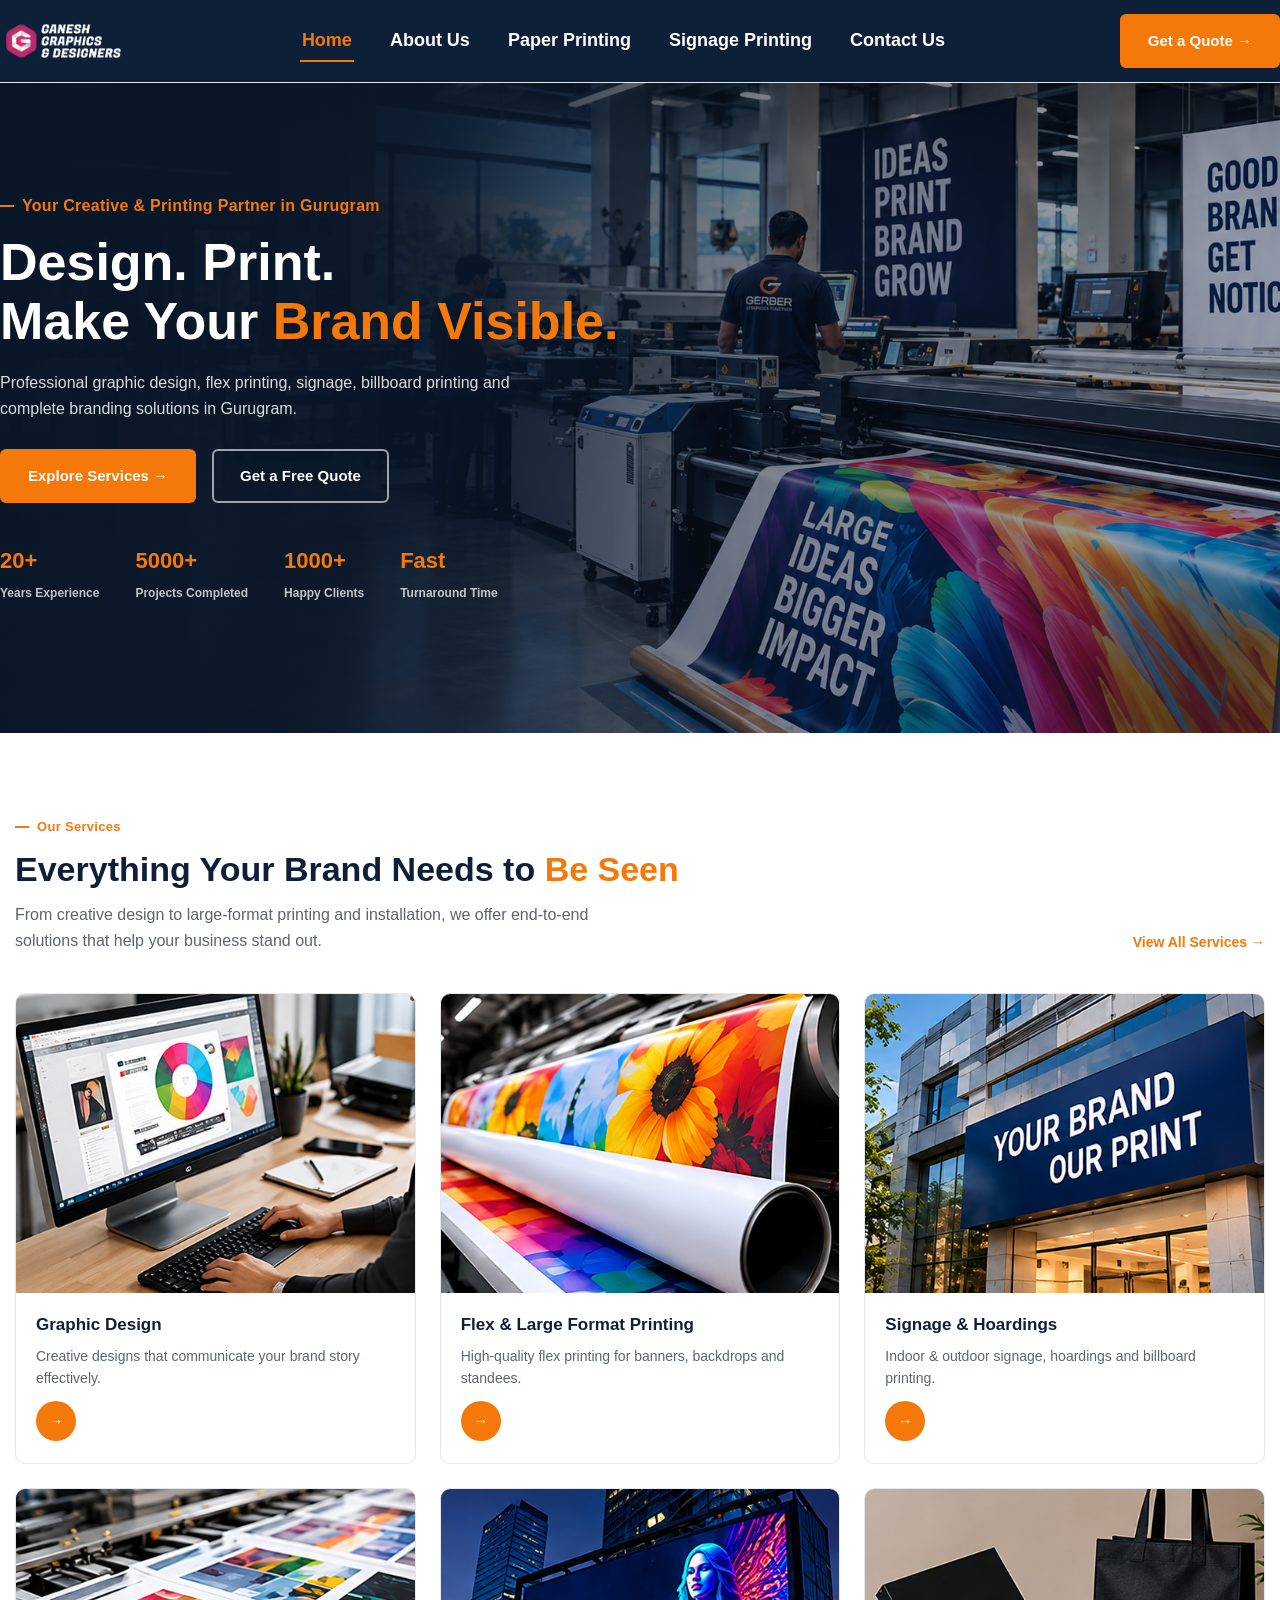
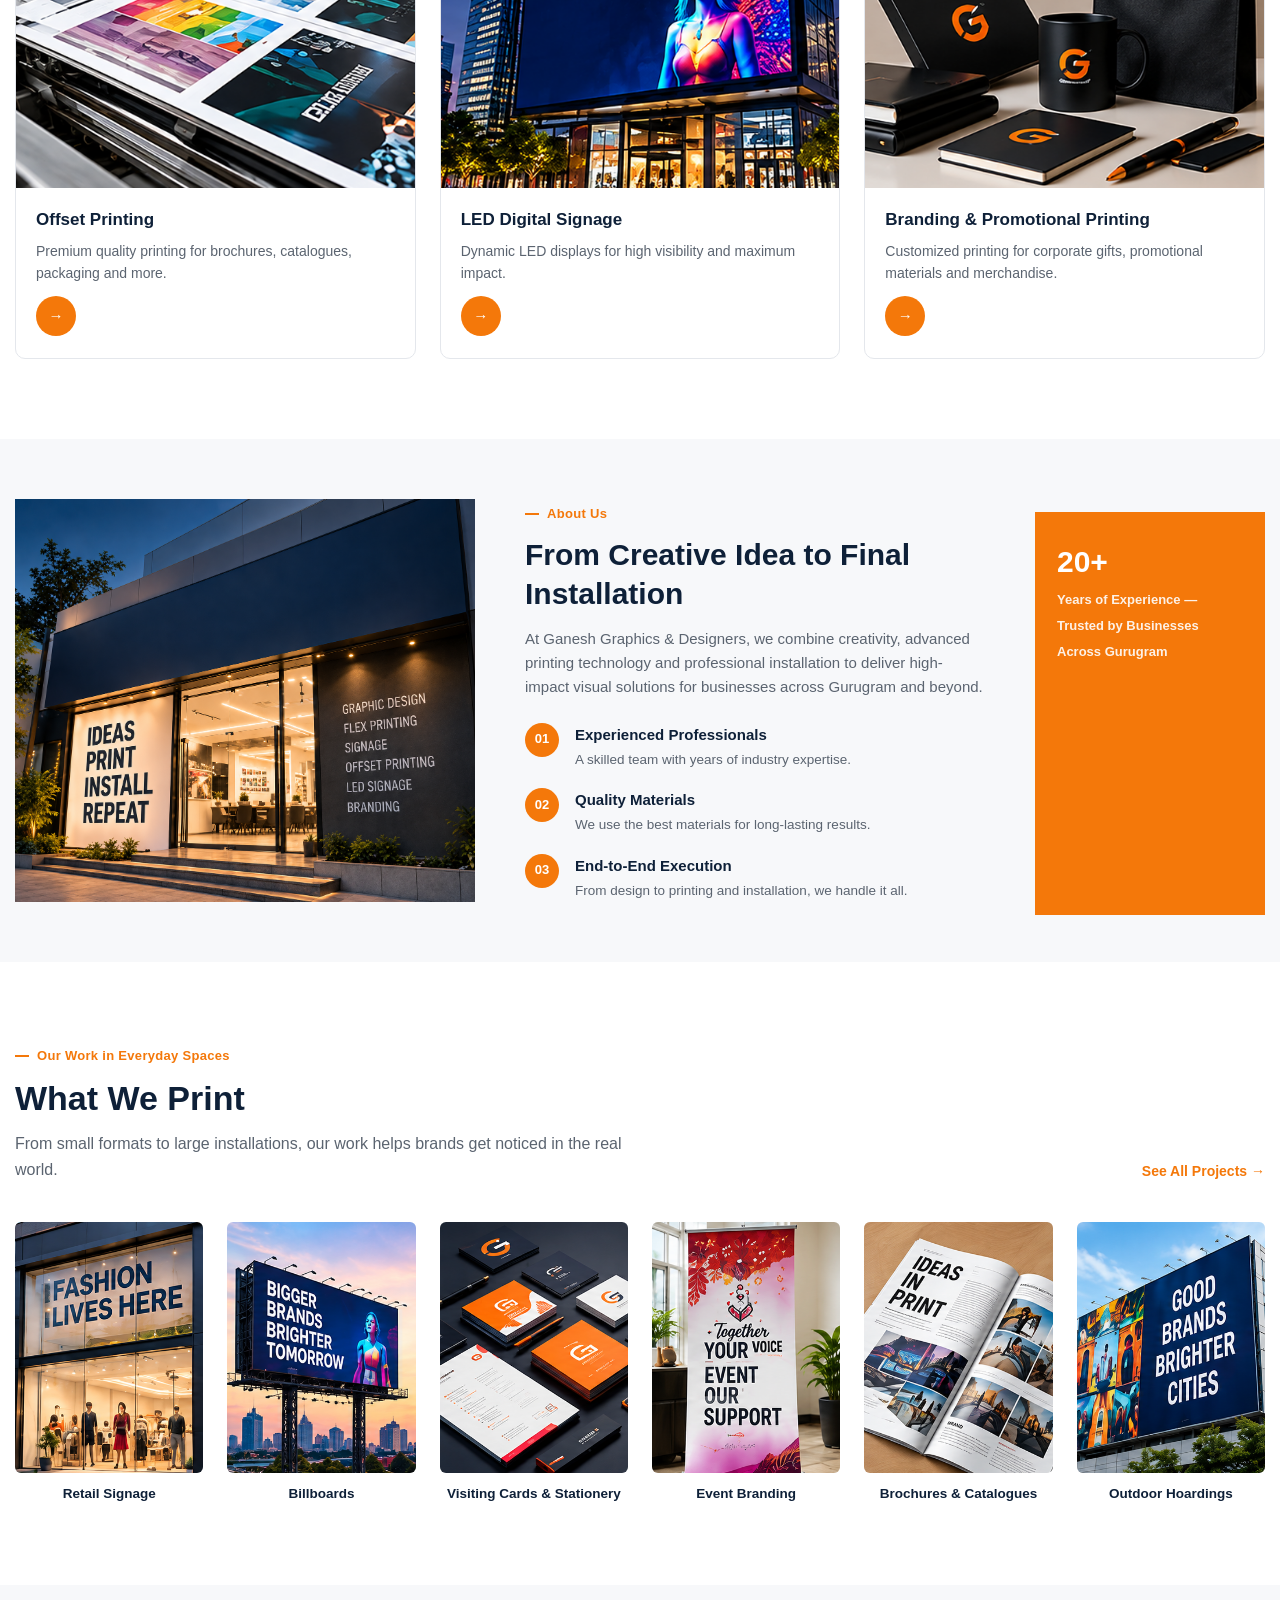
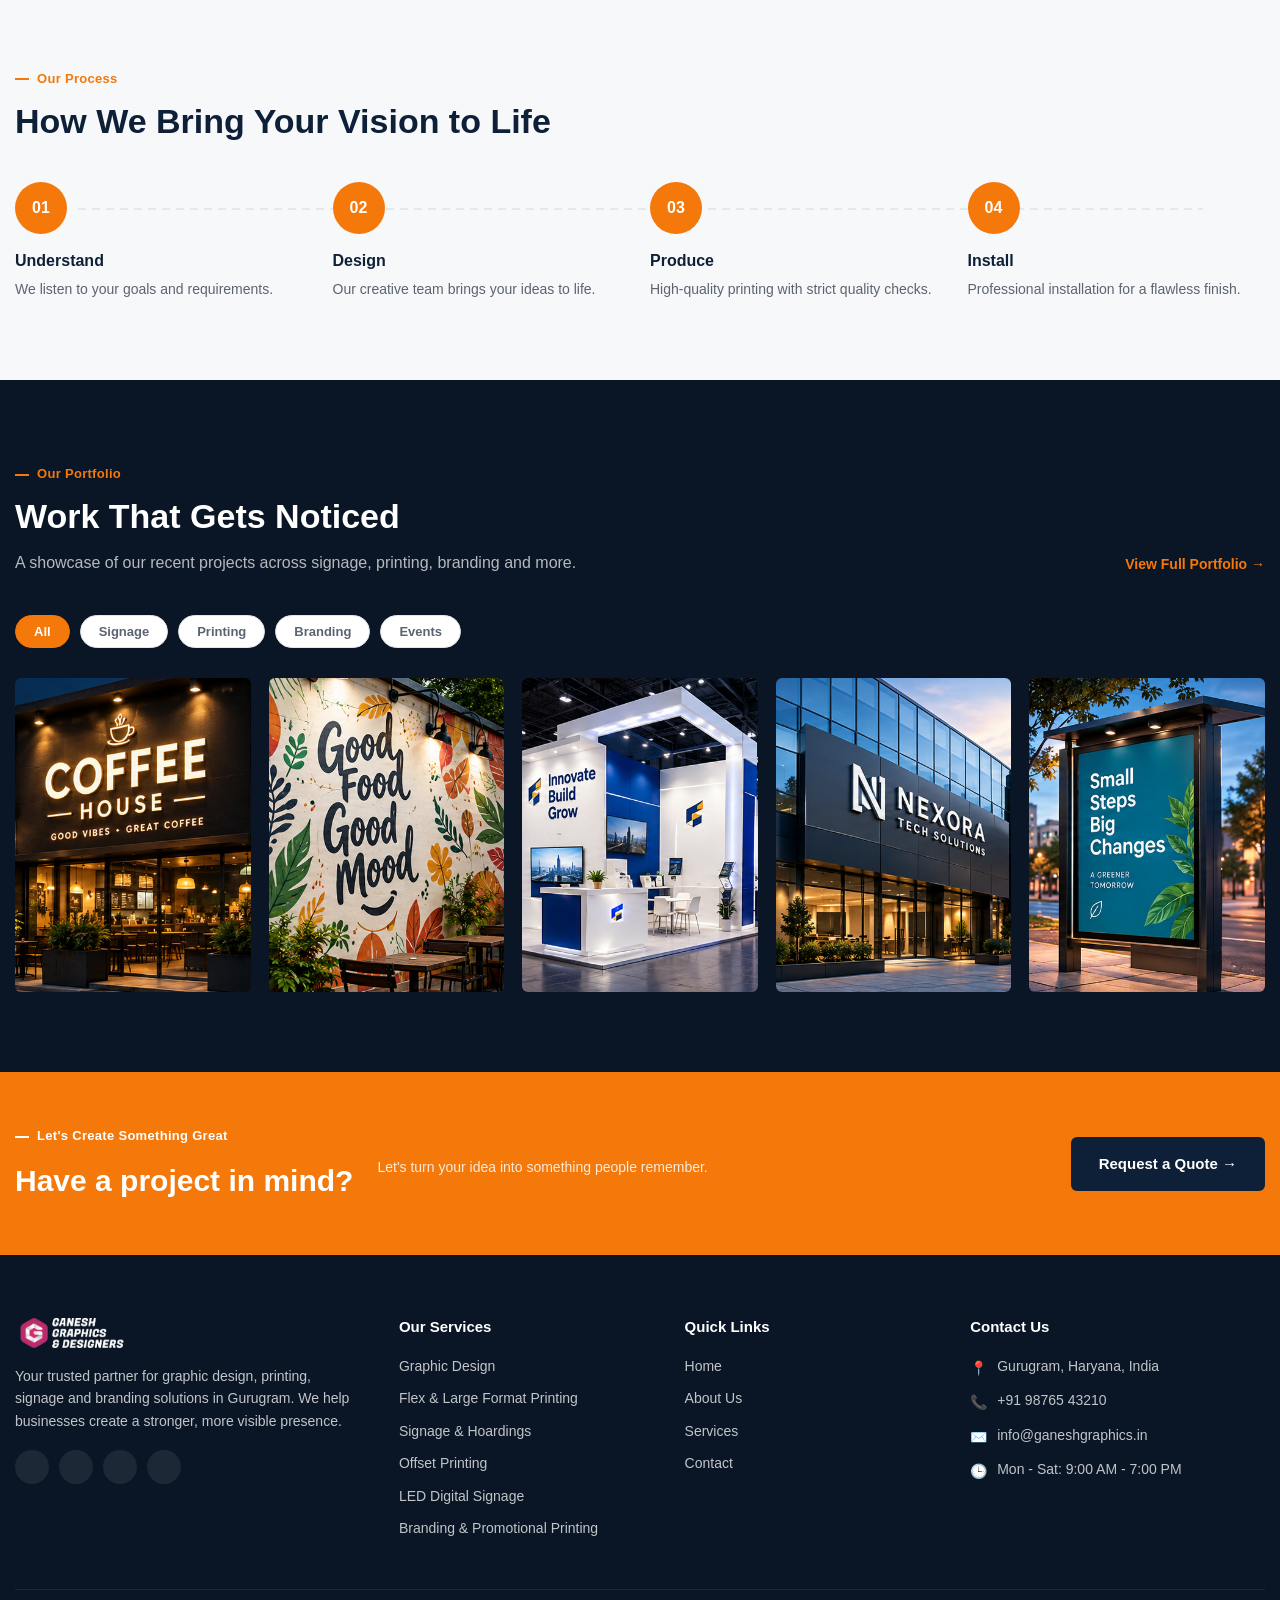
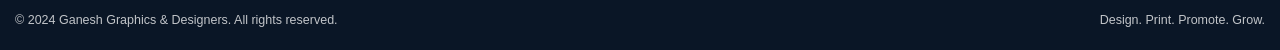
==== index.html @ 8727a056 "home page done" ====
<!DOCTYPE html>
<html lang="en">
<head>
<meta charset="UTF-8">
<meta name="viewport" content="width=device-width, initial-scale=1.0">
<title>Ganesh Graphics & Designers | Design. Print. Make Your Brand Visible.</title>
<meta name="description" content="Graphic design, flex printing, signage, billboard printing and complete branding solutions in Gurugram.">
<link rel="stylesheet" href="./assets/css/style.css">
</head>
<body>

<!-- ========== HEADER ========== -->
<header class="site-header">
  <div class="container navbar">
    <a href="index.html" class="navbar__brand">
      <img src="./assets/images/logo-white.png" alt="Ganesh Graphics & Designers logo">
    </a>
    <nav class="navbar__links">
      <a href="index.html" class="active">Home</a>
      <a href="about.html">About Us</a>
      <a href="paper-printing.html">Paper Printing</a>
      <a href="signage-printing.html">Signage Printing</a>
      <a href="contact.html">Contact Us</a>
    </nav>
    <div class="navbar__actions">
      <a href="contact.html" class="btn btn-primary">Get a Quote →</a>
      <button class="navbar__toggle" aria-label="Toggle navigation" aria-expanded="false">
        <span></span><span></span><span></span>
      </button>
    </div>
  </div>
</header>

<!-- ========== HERO ========== -->
<section class="hero hero--home">
  <div class="container hero__inner">
    <span class="hero__eyebrow">Your Creative &amp; Printing Partner in Gurugram</span>
    <h1 class="hero__title">Design. Print.<br>Make Your <span class="accent">Brand Visible.</span></h1>
    <p class="hero__text">Professional graphic design, flex printing, signage, billboard printing and complete branding solutions in Gurugram.</p>
    <div class="hero__actions">
      <a href="paper-printing.html" class="btn btn-primary">Explore Services →</a>
      <a href="contact.html" class="btn btn-outline-light">Get a Free Quote</a>
    </div>
    <div class="hero__stats">
      <div class="hero__stat"><strong>20+</strong><span>Years Experience</span></div>
      <div class="hero__stat"><strong>5000+</strong><span>Projects Completed</span></div>
      <div class="hero__stat"><strong>1000+</strong><span>Happy Clients</span></div>
      <div class="hero__stat"><strong>Fast</strong><span>Turnaround Time</span></div>
    </div>
  </div>
</section>

<!-- ========== SERVICE OVERVIEW ========== -->
<section class="section">
  <div class="container">
    <div class="section-head">
      <div>
        <span class="eyebrow">Our Services</span>
        <h2 class="section-title">Everything Your Brand Needs to <span class="accent">Be Seen</span></h2>
        <p class="section-lead">From creative design to large-format printing and installation, we offer end-to-end solutions that help your business stand out.</p>
      </div>
      <a href="paper-printing.html" class="link-arrow">View All Services →</a>
    </div>
    <div class="grid grid--3">
      <div class="card">
        <div class="card__media"><img src="./assets/images/home1.png" alt="Graphic Design"></div>
        <div class="card__body">
          <h3 class="card__title">Graphic Design</h3>
          <p class="card__text">Creative designs that communicate your brand story effectively.</p>
          <span class="card__link">→</span>
        </div>
      </div>
      <div class="card">
        <div class="card__media"><img src="./assets/images/home2.png" alt="Flex & Large Format Printing"></div>
        <div class="card__body">
          <h3 class="card__title">Flex &amp; Large Format Printing</h3>
          <p class="card__text">High-quality flex printing for banners, backdrops and standees.</p>
          <span class="card__link">→</span>
        </div>
      </div>
      <div class="card">
        <div class="card__media"><img src="./assets/images/home3.png" alt="Signage & Hoardings"></div>
        <div class="card__body">
          <h3 class="card__title">Signage &amp; Hoardings</h3>
          <p class="card__text">Indoor &amp; outdoor signage, hoardings and billboard printing.</p>
          <span class="card__link">→</span>
        </div>
      </div>
      <div class="card">
        <div class="card__media"><img src="./assets/images/home4.png" alt="Offset Printing"></div>
        <div class="card__body">
          <h3 class="card__title">Offset Printing</h3>
          <p class="card__text">Premium quality printing for brochures, catalogues, packaging and more.</p>
          <span class="card__link">→</span>
        </div>
      </div>
      <div class="card">
        <div class="card__media"><img src="./assets/images/home5.png" alt="LED Digital Signage"></div>
        <div class="card__body">
          <h3 class="card__title">LED Digital Signage</h3>
          <p class="card__text">Dynamic LED displays for high visibility and maximum impact.</p>
          <span class="card__link">→</span>
        </div>
      </div>
      <div class="card">
        <div class="card__media"><img src="./assets/images/home6.png" alt="Branding & Promotional Printing"></div>
        <div class="card__body">
          <h3 class="card__title">Branding &amp; Promotional Printing</h3>
          <p class="card__text">Customized printing for corporate gifts, promotional materials and merchandise.</p>
          <span class="card__link">→</span>
        </div>
      </div>
    </div>
  </div>
</section>

<!-- ========== COMPANY / EXPERTISE ========== -->
<section class="section section--tight section--off-white">
  <div class="container split">
    <div class="split__media">
      <img src="./assets/images/home-about.png" alt="Ganesh Graphics & Designers storefront">
    </div>
    <div>
      <span class="eyebrow split__eyebrow">About Us</span>
      <h2 class="split__title">From Creative Idea to Final Installation</h2>
      <p class="split__text">At Ganesh Graphics &amp; Designers, we combine creativity, advanced printing technology and professional installation to deliver high-impact visual solutions for businesses across Gurugram and beyond.</p>
      <div class="numbered-list">
        <div class="numbered-list__item">
          <span class="numbered-list__num">01</span>
          <div><strong>Experienced Professionals</strong><p>A skilled team with years of industry expertise.</p></div>
        </div>
        <div class="numbered-list__item">
          <span class="numbered-list__num">02</span>
          <div><strong>Quality Materials</strong><p>We use the best materials for long-lasting results.</p></div>
        </div>
        <div class="numbered-list__item">
          <span class="numbered-list__num">03</span>
          <div><strong>End-to-End Execution</strong><p>From design to printing and installation, we handle it all.</p></div>
        </div>
      </div>
    </div>
      <div class="stat-badge stat-badge--inline">
        <strong>20+</strong>
        <span>Years of Experience — Trusted by Businesses Across Gurugram</span>
      </div>
  </div>
</section>

<!-- ========== WHAT WE PRINT ========== -->
<section class="section">
  <div class="container">
    <div class="section-head">
      <div>
        <span class="eyebrow">Our Work in Everyday Spaces</span>
        <h2 class="section-title">What We Print</h2>
        <p class="section-lead">From small formats to large installations, our work helps brands get noticed in the real world.</p>
      </div>
      <a href="paper-printing.html" class="link-arrow">See All Projects →</a>
    </div>
    <div class="grid grid--6">
      <div class="style-item">
        <div class="style-item__media"><img src="./assets/images/home-print1.png" alt="Retail Signage"></div>
        <strong>Retail Signage</strong>
      </div>
      <div class="style-item">
        <div class="style-item__media"><img src="./assets/images/home-print2.png" alt="Billboards"></div>
        <strong>Billboards</strong>
      </div>
      <div class="style-item">
        <div class="style-item__media"><img src="./assets/images/home-print3.png" alt="Visiting Cards & Stationery"></div>
        <strong>Visiting Cards &amp; Stationery</strong>
      </div>
      <div class="style-item">
        <div class="style-item__media"><img src="./assets/images/home-print4.png" alt="Event Branding"></div>
        <strong>Event Branding</strong>
      </div>
      <div class="style-item">
        <div class="style-item__media"><img src="./assets/images/home-print5.png" alt="Brochures & Catalogues"></div>
        <strong>Brochures &amp; Catalogues</strong>
      </div>
      <div class="style-item">
        <div class="style-item__media"><img src="./assets/images/home-print6.png" alt="Outdoor Hoardings"></div>
        <strong>Outdoor Hoardings</strong>
      </div>
    </div>
  </div>
</section>

<!-- ========== WORKFLOW ========== -->
<section class="section section--off-white">
  <div class="container">
    <span class="eyebrow">Our Process</span>
    <h2 class="section-title section-title--mb40">How We Bring Your Vision to Life</h2>
    <div class="process">
      <div class="process__step">
        <div class="process__num">01</div>
        <div class="process__title">Understand</div>
        <p class="process__text">We listen to your goals and requirements.</p>
      </div>
      <div class="process__step">
        <div class="process__num">02</div>
        <div class="process__title">Design</div>
        <p class="process__text">Our creative team brings your ideas to life.</p>
      </div>
      <div class="process__step">
        <div class="process__num">03</div>
        <div class="process__title">Produce</div>
        <p class="process__text">High-quality printing with strict quality checks.</p>
      </div>
      <div class="process__step">
        <div class="process__num">04</div>
        <div class="process__title">Install</div>
        <p class="process__text">Professional installation for a flawless finish.</p>
      </div>
    </div>
  </div>
</section>

<!-- ========== PORTFOLIO ========== -->
<section class="section section--dark">
  <div class="container">
    <div class="section-head">
      <div>
        <span class="eyebrow">Our Portfolio</span>
        <h2 class="section-title">Work That Gets Noticed</h2>
        <p class="section-lead">A showcase of our recent projects across signage, printing, branding and more.</p>
      </div>
      <a href="#" class="link-arrow">View Full Portfolio →</a>
    </div>
    <div class="filters">
      <button class="filter-btn active" data-filter="all">All</button>
      <button class="filter-btn" data-filter="signage">Signage</button>
      <button class="filter-btn" data-filter="printing">Printing</button>
      <button class="filter-btn" data-filter="branding">Branding</button>
      <button class="filter-btn" data-filter="events">Events</button>
    </div>
    <div class="portfolio-grid">
      <div class="portfolio-item" data-category="signage">
        <img src="./assets/images/home-notice1.png" alt="The Coffee Story signage">
      </div>

      <div class="portfolio-item" data-category="branding">
        <img src="./assets/images/home-notice2.png" alt="Good Food Good Mood branding">
      </div>
      
      <div class="portfolio-item" data-category="printing">
        <img src="./assets/images/home-notice3.png" alt="Event branding materials">
      </div>

      <div class="portfolio-item" data-category="printing">
        <img src="./assets/images/home-notice4.png" alt="Brochures and catalogues">
      </div>

      <div class="portfolio-item" data-category="events">
        <img src="./assets/images/home-notice5.png" alt="Small Business Big Dreams">
      </div>

    </div>
  </div>
</section>

<!-- ========== CTA ========== -->
<section class="cta-banner">
  <div class="container cta-banner__inner">
    <div class="cta-banner__left">
      <div>
        <span class="eyebrow eyebrow--light">Let's Create Something Great</span>
        <h2 class="cta-banner__title">Have a project in mind?</h2>
      </div>
      <p class="cta-banner__text">Let's turn your idea into something people remember.</p>
    </div>
    <a href="contact.html" class="btn btn-navy">Request a Quote →</a>
  </div>
</section>

<!-- ========== FOOTER ========== -->
<footer class="site-footer">
  <div class="container">
    <div class="footer-grid">
      <div>
        <div class="footer-brand">
          <a href="index.html" class="navbar__brand">
            <img src="./assets/images/logo-white.png" alt="Ganesh Graphics & Designers logo">
          </a>
        </div>
        <p>Your trusted partner for graphic design, printing, signage and branding solutions in Gurugram. We help businesses create a stronger, more visible presence.</p>
        <div class="footer-social">
          <a href="#" aria-label="Facebook">
            <i class="fab fa-facebook-f"></i>
          </a>

          <a href="#" aria-label="Instagram">
            <i class="fab fa-instagram"></i>
          </a>

          <a href="#" aria-label="LinkedIn">
            <i class="fab fa-linkedin-in"></i>
          </a>

          <a href="#" aria-label="YouTube">
            <i class="fab fa-youtube"></i>
          </a>
        </div>
      </div>
      <div class="footer-col">
        <h4>Our Services</h4>
        <ul>
          <li><a href="paper-printing.html">Graphic Design</a></li>
          <li><a href="signage-printing.html">Flex &amp; Large Format Printing</a></li>
          <li><a href="signage-printing.html">Signage &amp; Hoardings</a></li>
          <li><a href="paper-printing.html">Offset Printing</a></li>
          <li><a href="signage-printing.html">LED Digital Signage</a></li>
          <li><a href="paper-printing.html">Branding &amp; Promotional Printing</a></li>
        </ul>
      </div>
      <div class="footer-col">
        <h4>Quick Links</h4>
        <ul>
          <li><a href="index.html">Home</a></li>
          <li><a href="about.html">About Us</a></li>
          <li><a href="paper-printing.html">Services</a></li>
          <li><a href="contact.html">Contact</a></li>
        </ul>
      </div>
      <div class="footer-col">
        <h4>Contact Us</h4>
        <ul class="footer-contact">
          <li><span class="icon">📍</span><span>Gurugram, Haryana, India</span></li>
          <li><span class="icon">📞</span><span>+91 98765 43210</span></li>
          <li><span class="icon">✉️</span><span>info@ganeshgraphics.in</span></li>
          <li><span class="icon">🕒</span><span>Mon - Sat: 9:00 AM - 7:00 PM</span></li>
        </ul>
      </div>
    </div>
    <div class="footer-bottom">
      <span>© 2024 Ganesh Graphics &amp; Designers. All rights reserved.</span>
      <span>Design. Print. Promote. Grow.</span>
    </div>
  </div>
</footer>

<script src="assets/js/main.js"></script>
</body>
</html>
---- assets/css/style.css ----
:root {
  --navy: #0e2038;
  --navy-dark: #0a1626;
  --navy-light: #16304f;
  --orange: #f4780a;
  --orange-dark: #d9660a;
  --white: #ffffff;
  --off-white: #f7f8fa;
  --light-bg: #eef1f5;
  --text-dark: #17202b;
  --text-muted: #5b6470;
  --border-light: #e4e7ec;

  --breakpoint-xs: 0;
  --breakpoint-sm: 576px;
  --breakpoint-md: 768px;
  --breakpoint-lg: 992px;
  --breakpoint-xl: 1200px;

  --font-family-sans-serif: -apple-system, BlinkMacSystemFont, "Segoe UI", Roboto,
    "Helvetica Neue", Arial, "Noto Sans", sans-serif;

  --container-max: 1410px;
  --radius-sm: 6px;
  --radius-md: 10px;
  --shadow-card: 0 10px 30px rgba(14, 32, 56, 0.08);
}

/* ---------- Reset ---------- */
*, *::before, *::after { 
  box-sizing: border-box; 
}

html { 
  scroll-behavior: smooth; 
}

body {
  margin: 0;
  font-family: var(--font-family-sans-serif);
  color: var(--text-dark);
  background: var(--white);
  line-height: 1.6;
  -webkit-font-smoothing: antialiased;
}

img { 
  max-width: 100%; 
  display: block; 
}

a { 
  text-decoration: none; 
  color: inherit;
 }

ul { 
  list-style: none; 
  margin: 0; 
  padding: 0; 
}

h1, h2, h3, h4, p { 
  margin: 0; 
}

button { 
  font-family: inherit; 
  cursor: pointer; 
}

.container {
  width: 100%;
  max-width: var(--container-max);
  margin: 0 auto;
  padding: 0 15px;
}

.section { 
  padding: 80px 0; 
}

.section--tight { 
  padding: 60px 0; 
}

.section--off-white { 
  background: var(--off-white); 
}

.section--dark { 
  background: var(--navy-dark); 
  color: #fff;
 }

.section--dark .section-title { 
  color: #fff;
 }
 
.section--dark .section-lead { 
  color: rgba(255,255,255,0.7); 
}

.section--cream { 
  background: #f4efe6; 
}

.eyebrow {
  display: inline-block;
  color: var(--orange);
  font-weight: 700;
  font-size: 13px;
  letter-spacing: 0.3px;
  margin-bottom: 10px;
  position: relative;
  padding-left: 22px;
}
.eyebrow::before {
  content: "";
  position: absolute;
  left: 0;
  top: 50%;
  transform: translateY(-50%);
  width: 14px;
  height: 2px;
  background: var(--orange);
}
.eyebrow--light { 
  color: #fff; 
}

.eyebrow--light::before { 
  background: #fff; 
}

.section-title {
  font-size: clamp(26px, 3vw, 34px);
  font-weight: 800;
  color: var(--navy);
  line-height: 1.25;
}
.section-title .accent, .accent { 
  color: var(--orange); 
}

.section-lead {
  color: var(--text-muted);
  font-size: 16px;
  max-width: 640px;
  margin-top: 12px;
}

.section-head {
  display: flex;
  align-items: flex-end;
  justify-content: space-between;
  gap: 24px;
  margin-bottom: 40px;
  flex-wrap: wrap;
}

/* ---------- Buttons ---------- */
.btn {
  display: inline-flex;
  align-items: center;
  gap: 8px;
  padding: 13px 26px;
  border-radius: 6px;
  font-weight: 600;
  font-size: 15px;
  border: 2px solid transparent;
  transition: transform 0.15s ease, background 0.2s ease, color 0.2s ease, border-color 0.2s ease;
  white-space: nowrap;
}
.btn:hover { 
  transform: translateY(-2px); 
}

.btn-primary { 
  background: var(--orange); 
  color: var(--white); 
}

.btn-primary:hover { 
  background: var(--orange-dark); 
}

.btn-outline-light { 
  background: transparent; 
  color: var(--white); 
  border-color: rgba(255,255,255,0.6); 
}

.btn-outline-light:hover { 
  background: rgba(255,255,255,0.12);
 }

.btn-navy { 
  background: var(--navy);
  color: var(--white); 
}

.btn-navy:hover { 
  background: var(--navy-light); 
}

.btn-outline-orange { 
  background: transparent; 
  color: var(--orange); 
  border-color: var(--orange); 
}

.btn-outline-orange:hover { 
  background: var(--orange); 
  color: var(--white); 
}

.link-arrow { 
  color: var(--orange); 
  font-weight: 600; 
  font-size: 14px; 
  display: inline-flex; 
  align-items: center; 
  gap: 6px; 
}

/* =========================================================
   NAVBAR
   ========================================================= */
.site-header {
  position: sticky;
  top: 0;
  z-index: 100;
  background: #0e2038;
  border-bottom: 1px solid var(--border-light);
}
.navbar {
  display: flex;
  align-items: center;
  justify-content: space-between;
  padding: 14px 0;
}
.navbar__brand {
  display: flex;
  align-items: center;
  gap: 10px;
  font-weight: 800;
  font-size: 20px;
  color: var(--navy);
}
.navbar__brand img { 
  height: 40px; 
  width: auto; 
}

.navbar__brand-text { 
  display: flex; 
  flex-direction: column; 
  line-height: 1.1; 
}

.navbar__brand-text span { 
  font-size: 10px; 
  font-weight: 600; 
  letter-spacing: 2px; 
  color: var(--text-muted); 
}

.navbar__links {
  display: flex;
  align-items: center;
  gap: 34px;
}
.navbar__links a {
  font-weight: 600;
  font-size: 18px;
  color: var(--white);
  padding: 6px 2px;
  border-bottom: 2px solid transparent;
  transition: color 0.2s ease, border-color 0.2s ease;
}
.navbar__links a:hover,
.navbar__links a.active {
  color: var(--orange);
  border-color: var(--orange);
}

.navbar__actions { 
  display: flex; 
  align-items: center; 
  gap: 18px; 
}

.navbar__toggle {
  display: none;
  flex-direction: column;
  gap: 5px;
  background: none;
  border: none;
  padding: 6px;
}
.navbar__toggle span {
  width: 24px;
  height: 2px;
  background: var(--navy);
  border-radius: 2px;
}

@media (max-width: 991px) {
  .navbar__links {
    position: absolute;
    top: 100%;
    left: 0;
    right: 0;
    background: var(--white);
    flex-direction: column;
    align-items: flex-start;
    gap: 0;
    padding: 10px 24px 20px;
    border-bottom: 1px solid var(--border-light);
    box-shadow: 0 12px 20px rgba(0,0,0,0.06);
    display: none;
  }
  .navbar__links.is-open { 
    display: flex; 
  }
  .navbar__links a { 
    width: 100%; 
    padding: 12px 0; 
    border-bottom: 1px solid var(--border-light); 
  }
  .navbar__toggle { 
    display: flex; 
  }
  .navbar__actions .btn-primary { 
    padding: 10px 16px; 
    font-size: 14px; 
  }
}

/* =========================================================
   HERO (shared dark hero pattern, page-specific modifiers)
   ========================================================= */
.hero {
  position: relative;
  color: var(--white);
  height: 650px;
  background-size: cover;
  background-position: center;
  overflow: hidden;
}
.hero::after {
  content: "";
  position: absolute;
  inset: 0;
  background: linear-gradient(100deg, rgba(10,22,38,0.92) 30%, rgba(10,22,38,0.55) 55%, rgba(10,22,38,0.35) 100%);
  z-index: 0;
}
.hero__inner {
  position: relative;
  z-index: 1;
  padding: 110px 0 70px;
}
.hero--home { background-image: url('../images/home-hero.png'); }
.hero--about { background-image: url('../images/about-hero.png'); }
.hero--paper { background-image: url('https://picsum.photos/seed/paper-hero/1600/900'); }
.hero--signage { background-image: url('https://picsum.photos/seed/signage-hero/1600/900'); }
.hero--contact { background-image: url('https://picsum.photos/seed/contact-office/1600/900'); }
.hero--card { background-image: url('https://picsum.photos/seed/card-hero/1600/900'); }

.hero--card.hero--light::after { 
  background: linear-gradient(100deg, rgba(244,239,230,0.92) 40%, rgba(244,239,230,0.55) 70%, rgba(244,239,230,0.2) 100%); 
}

.hero--card.hero--light { 
  color: var(--text-dark); 
}

.hero--card.hero--light .hero__text { 
  color: var(--text-muted); 
}

.hero__eyebrow {
  color: var(--orange);
  font-weight: 700;
  font-size: 16px;
  letter-spacing: 0.3px;
  padding-left: 22px;
  position: relative;
  margin-bottom: 14px;
  display: inline-block;
}
.hero__eyebrow::before {
  content: "";
  position: absolute;
  left: 0;
  top: 50%;
  transform: translateY(-50%);
  width: 14px;
  height: 2px;
  background: var(--orange);
}
.hero__title {
  font-size: clamp(32px, 5vw, 52px);
  font-weight: 800;
  line-height: 1.15;
  max-width: 650px;
}
.hero__title .accent { color: var(--orange); }
.hero__text {
  margin-top: 18px;
  max-width: 520px;
  color: rgba(255,255,255,0.85);
  font-size: 16px;
}
.hero__actions { 
  display: flex; 
  gap: 16px; 
  margin-top: 28px; 
  flex-wrap: wrap; 
}

.hero__highlights {
  display: flex;
  gap: 28px;
  margin-top: 30px;
  flex-wrap: wrap;
}
.hero__highlight {
  display: flex;
  align-items: center;
  gap: 10px;
  font-size: 13px;
  font-weight: 600;
  color: rgba(255,255,255,0.9);
}
.hero__highlight .icon-circle {
  width: 34px; height: 34px;
  border-radius: 50%;
  background: rgba(244,120,10,0.18);
  display: flex; align-items: center; justify-content: center;
  color: var(--orange);
  flex-shrink: 0;
}

.hero__stats {
  display: flex;
  gap: 36px;
  margin-top: 40px;
  flex-wrap: wrap;
}
.hero__stat strong { 
  display: block; 
  font-size: 22px; 
  color: var(--orange); 
}

.hero__stat span { 
  font-size: 12px; 
  color: rgba(255,255,255,0.75); 
  font-weight: 600; 
}

/* =========================================================
   CARDS (services / process / general)
   ========================================================= */
.grid {
  display: grid;
  gap: 24px;
}
.grid--3 { grid-template-columns: repeat(3, 1fr); }
.grid--2 { grid-template-columns: repeat(2, 1fr); }
.grid--4 { grid-template-columns: repeat(4, 1fr); }
.grid--5 { grid-template-columns: repeat(5, 1fr); }
.grid--6 { grid-template-columns: repeat(6, 1fr); }

.card {
  background: var(--white);
  border: 1px solid var(--border-light);
  border-radius: var(--radius-md);
  overflow: hidden;
  transition: box-shadow 0.2s ease, transform 0.2s ease;
}
.card:hover { 
  box-shadow: var(--shadow-card); 
  transform: translateY(-3px); 
}

.card__media { 
  aspect-ratio: 4/3; 
  overflow: hidden; 
}
.card__media img { 
  width: 100%; 
  height: 100%; 
  object-fit: cover; 
}

.card__body { 
  padding: 18px 20px 22px;
 }
.card__icon {
  width: 38px; height: 38px;
  display: flex; align-items: center; justify-content: center;
  color: var(--orange);
  margin-bottom: 10px;
}
.card__title { font-weight: 700; font-size: 17px; color: var(--navy); margin-bottom: 6px; }
.card__text { font-size: 14px; color: var(--text-muted); }
.card__link {
  display: inline-flex; align-items: center; justify-content: center;
  width: 40px; height: 40px;
  border-radius: 50%;
  background: var(--orange);
  color: var(--white);
  margin-top: 12px;
  font-size: 15px;
}

/* =========================================================
   PROCESS STEPS
   ========================================================= */
.process {
  display: flex;
  justify-content: space-between;
  gap: 20px;
  flex-wrap: wrap;
  position: relative;
}
.process::before {
  content: "";
  position: absolute;
  top: 26px;
  left: 5%;
  right: 5%;
  height: 2px;
  background: repeating-linear-gradient(90deg, var(--border-light) 0 8px, transparent 8px 14px);
  z-index: 0;
}
.process__step {
  position: relative;
  z-index: 1;
  flex: 1 1 200px;
  text-align: left;
}
.process__num {
  width: 52px; height: 52px;
  border-radius: 50%;
  background: var(--orange);
  color: var(--white);
  font-weight: 800;
  display: flex; align-items: center; justify-content: center;
  margin-bottom: 14px;
}
.process__title { font-weight: 700; color: var(--navy); margin-bottom: 4px; }
.process__text { font-size: 14px; color: var(--text-muted); }

/* =========================================================
   PORTFOLIO / FILTERS
   ========================================================= */
.filters { display: flex; gap: 10px; flex-wrap: wrap; margin-bottom: 30px; }
.filter-btn {
  padding: 8px 18px;
  border-radius: 30px;
  border: 1px solid var(--border-light);
  background: var(--white);
  font-weight: 600;
  font-size: 13px;
  color: var(--text-muted);
}
.filter-btn.active { background: var(--orange); color: var(--white); border-color: var(--orange); }

.portfolio-grid { display: grid; grid-template-columns: repeat(5, 1fr); gap: 18px; }
.portfolio-item { position: relative; border-radius: var(--radius-sm); overflow: hidden; aspect-ratio: 3/4; }
.portfolio-item img { width: 100%; height: 100%; object-fit: cover; }

/* =========================================================
   SPLIT / TWO-COLUMN
   ========================================================= */
.split {
  display: grid;
  grid-template-columns: 1fr 1fr 0.5fr;
  gap: 50px;
  align-items: center;
}
.split--reverse .split__media { order: 2; }
/* .split__media img { border-radius: var(--radius-md); } */
.split__eyebrow { margin-bottom: 10px; }
.split__title { font-size: clamp(24px, 3vw, 30px); font-weight: 800; color: var(--navy); line-height: 1.3; }
.split__text { color: var(--text-muted); margin-top: 14px; font-size: 15px; }

.numbered-list { margin-top: 24px; display: flex; flex-direction: column; gap: 18px; }
.numbered-list__item { display: flex; gap: 16px; }
.numbered-list__num {
  width: 34px; height: 34px;
  border-radius: 50%;
  background: var(--orange);
  color: var(--white);
  font-weight: 700;
  font-size: 13px;
  display: flex; align-items: center; justify-content: center;
  flex-shrink: 0;
}
.numbered-list__item strong { display: block; color: var(--navy); font-size: 15px; }
.numbered-list__item p { font-size: 13.5px; color: var(--text-muted); margin-top: 2px; }

.stat-badge {
  background: var(--orange);
  color: var(--white);
  /* border-radius: var(--radius-md); */
  padding: 26px 22px;
  text-align: left;
  height: 100%;
}
.stat-badge--inline { margin-top: 26px; display: inline-block; }
.stat-badge strong { font-size: 30px; display: block; }
.stat-badge span { font-size: 13px; font-weight: 600; opacity: 0.9; }
.split__media--relative { position: relative; }
.stat-badge--floating { position: absolute; bottom: 20px; right: 20px; }
.foundation-card--center { text-align: center; }
.foundation-card--center .icon-circle { margin: 0 auto 14px; }
.foundation-card--center h3 { font-size: 15px; }
.foundation-card--center p { font-size: 13px; }
.leadership__role { color: rgba(255,255,255,0.6); font-weight: 500; }
.btn--mt { margin-top: 20px; }
.split__quote { margin-top: 22px; font-style: italic; }
.section-title--mb30 { margin-bottom: 30px; }
.section-title--mb8 { margin-bottom: 8px; }
.section-lead--mb44 { margin-bottom: 44px; }
.section-title--mb40 { margin-bottom: 40px; }
.grid--mt36 { margin-top: 36px; }
.card__title--sm { font-size: 15px; }
.hero__stats--onlight { margin-top: 26px; }
.hero__stat--onlight strong { color: var(--orange); }
.hero__stat--onlight span { color: var(--text-muted); }
.check-list--mt26 { margin-top: 26px; }
.section-title--form { font-size: 24px; }
.section-lead--mb22 { margin-bottom: 22px; }
.form-field--mb16 { margin-bottom: 16px; }
.location-grid { display: grid; grid-template-columns: 0.85fr 1.15fr; gap: 40px; align-items: center; }
@media (max-width: 991px) { .location-grid { grid-template-columns: 1fr; } }

/* =========================================================
   CTA BANNER
   ========================================================= */
.cta-banner {
  background: var(--orange);
  color: var(--white);
  padding: 50px 0;
}
.cta-banner__inner {
  display: flex;
  align-items: center;
  justify-content: space-between;
  gap: 24px;
  flex-wrap: wrap;
}
.cta-banner__title { font-size: clamp(22px, 3vw, 30px); font-weight: 800; }
.cta-banner__text { color: rgba(255,255,255,0.85); font-size: 14px; margin-top: 6px; }
.cta-banner__left { display: flex; align-items: center; gap: 24px; flex-wrap: wrap; }

/* =========================================================
   FOOTER
   ========================================================= */
.site-footer {
  background: var(--navy-dark);
  color: rgba(255,255,255,0.75);
  padding: 60px 0 0;
  font-size: 14px;
}
.footer-grid {
  display: grid;
  grid-template-columns: 1.4fr 1fr 1fr 1.2fr;
  gap: 40px;
  padding-bottom: 40px;
  border-bottom: 1px solid rgba(255,255,255,0.08);
}
.footer-brand { display: flex; align-items: center; gap: 10px; margin-bottom: 14px; }
.footer-brand img { height: 36px; }
.footer-brand span { font-weight: 800; font-size: 18px; color: var(--white); }
.footer-col h4 { color: var(--white); font-size: 15px; font-weight: 700; margin-bottom: 16px; }
.footer-col ul li { margin-bottom: 10px; }
.footer-col ul li a:hover { color: var(--orange); }
.footer-contact li { display: flex; gap: 10px; margin-bottom: 14px; align-items: flex-start; }
.footer-contact li .icon { color: var(--orange); margin-top: 2px; flex-shrink: 0; }

.footer-social { display: flex; gap: 10px; margin-top: 18px; }
.footer-social a {
  width: 34px; height: 34px;
  border-radius: 50%;
  background: rgba(255,255,255,0.08);
  display: flex; align-items: center; justify-content: center;
}
.footer-social a:hover { background: var(--orange); }

.footer-bottom {
  display: flex;
  justify-content: space-between;
  padding: 20px 0;
  font-size: 12.5px;
  flex-wrap: wrap;
  gap: 10px;
}

/* =========================================================
   SIDEBAR SERVICE LIST (Paper / Signage pages)
   ========================================================= */
.service-layout {
  display: grid;
  grid-template-columns: 280px 1fr;
  gap: 40px;
  align-items: flex-start;
}
.service-sidebar {
  background: var(--white);
  border: 1px solid var(--border-light);
  border-radius: var(--radius-md);
  overflow: hidden;
  position: sticky;
  top: 100px;
}
.service-sidebar li a {
  display: flex;
  align-items: center;
  justify-content: space-between;
  padding: 14px 18px;
  font-weight: 600;
  font-size: 14px;
  border-bottom: 1px solid var(--border-light);
  color: var(--text-dark);
}
.service-sidebar li:last-child a { border-bottom: none; }
.service-sidebar li a:hover,
.service-sidebar li a.active {
  background: var(--orange);
  color: var(--white);
}
.service-sidebar__download {
  display: flex;
  align-items: center;
  gap: 10px;
  margin: 16px;
  padding: 12px 16px;
  background: var(--navy);
  color: var(--white);
  border-radius: var(--radius-sm);
  font-weight: 600;
  font-size: 13px;
}

/* =========================================================
   CONTACT PAGE
   ========================================================= */
.hero__trust { display: flex; gap: 14px; margin-top: 30px; flex-wrap: wrap; }
.trust-pill {
  background: rgba(255,255,255,0.08);
  border: 1px solid rgba(255,255,255,0.15);
  border-radius: var(--radius-sm);
  padding: 14px 18px;
  display: flex;
  flex-direction: column;
  align-items: center;
  text-align: center;
  gap: 8px;
  font-size: 13px;
  font-weight: 600;
  flex: 1 1 130px;
}
.trust-pill .icon-circle {
  width: 34px; height: 34px;
  border-radius: 50%;
  background: rgba(244,120,10,0.2);
  display: flex; align-items: center; justify-content: center;
  color: var(--orange);
}

.contact-grid {
  display: grid;
  grid-template-columns: 0.85fr 1.15fr;
  gap: 40px;
}
.contact-info-list { display: flex; flex-direction: column; gap: 22px; margin-top: 26px; }
.contact-info-item { display: flex; gap: 16px; align-items: flex-start; }
.contact-info-item .icon-circle {
  width: 46px; height: 46px;
  border-radius: 50%;
  background: #fdece0;
  color: var(--orange);
  display: flex; align-items: center; justify-content: center;
  flex-shrink: 0;
}
.contact-info-item strong { display: block; color: var(--navy); font-size: 15px; margin-bottom: 4px; }
.contact-info-item p { font-size: 14px; color: var(--text-muted); margin: 0; }

.quote-form-wrap {
  background: var(--off-white);
  border: 1px solid var(--border-light);
  border-radius: var(--radius-md);
  padding: 32px;
}
.form-row { display: grid; grid-template-columns: 1fr 1fr; gap: 16px; margin-bottom: 16px; }
.form-field { display: flex; flex-direction: column; gap: 6px; }
.form-field label { font-size: 13px; font-weight: 600; color: var(--navy); }
.form-field input,
.form-field select,
.form-field textarea {
  padding: 12px 14px;
  border-radius: var(--radius-sm);
  border: 1px solid var(--border-light);
  font-family: inherit;
  font-size: 14px;
  background: var(--white);
}
.form-field input:focus,
.form-field select:focus,
.form-field textarea:focus {
  outline: none;
  border-color: var(--orange);
}
.form-field--full { grid-column: 1 / -1; }
.form-file {
  border: 1px dashed var(--border-light);
  border-radius: var(--radius-sm);
  padding: 14px;
  display: flex;
  align-items: center;
  gap: 10px;
  font-size: 13px;
  color: var(--text-muted);
  margin-bottom: 18px;
}
.form-note { display: flex; align-items: center; gap: 8px; font-size: 12.5px; color: var(--text-muted); margin-top: 14px; }

.map-wrap { border-radius: var(--radius-md); overflow: hidden; border: 1px solid var(--border-light); }
.map-wrap iframe { width: 100%; height: 100%; min-height: 340px; border: 0; display: block; }

.trust-grid { display: grid; grid-template-columns: repeat(4, 1fr); gap: 24px; text-align: center; }
.trust-grid .icon-circle {
  width: 52px; height: 52px;
  border-radius: 50%;
  background: #fdece0;
  color: var(--orange);
  display: flex; align-items: center; justify-content: center;
  margin: 0 auto 14px;
}
.trust-grid strong { display: block; color: var(--navy); font-size: 15px; margin-bottom: 4px; }
.trust-grid p { font-size: 13.5px; color: var(--text-muted); margin: 0; }

/* =========================================================
   TIMELINE (About page milestones)
   ========================================================= */
.timeline {
  display: flex;
  justify-content: space-between;
  gap: 12px;
  position: relative;
  flex-wrap: wrap;
}
.timeline::before {
  content: "";
  position: absolute;
  top: 24px;
  left: 3%;
  right: 3%;
  height: 2px;
  background: repeating-linear-gradient(90deg, var(--border-light) 0 8px, transparent 8px 14px);
  z-index: 0;
}
.timeline__item { flex: 1 1 140px; text-align: center; position: relative; z-index: 1; }
.timeline__icon {
  width: 48px; height: 48px;
  border-radius: 50%;
  background: var(--white);
  border: 2px solid var(--orange);
  color: var(--orange);
  display: flex; align-items: center; justify-content: center;
  margin: 0 auto 12px;
}
.timeline__year { font-weight: 800; color: var(--navy); font-size: 15px; }
.timeline__title { font-weight: 700; font-size: 13.5px; color: var(--orange); margin: 4px 0 2px; }
.timeline__text { font-size: 12.5px; color: var(--text-muted); }

/* =========================================================
   MISSION / VISION / VALUES CARDS
   ========================================================= */
.foundation-grid { display: grid; grid-template-columns: repeat(3, 1fr); gap: 24px; }
.foundation-card {
  background: var(--white);
  border: 1px solid var(--border-light);
  border-radius: var(--radius-md);
  padding: 28px;
}
.foundation-card .icon-circle {
  width: 44px; height: 44px;
  border-radius: 50%;
  background: #fdece0;
  color: var(--orange);
  display: flex; align-items: center; justify-content: center;
  margin-bottom: 16px;
}
.foundation-card h3 { color: var(--navy); font-size: 17px; margin-bottom: 8px; }
.foundation-card p { font-size: 14px; color: var(--text-muted); }
.foundation-card ul { margin-top: 4px; }
.foundation-card ul li {
  font-size: 14px;
  color: var(--text-muted);
  display: flex;
  align-items: center;
  gap: 8px;
  margin-bottom: 8px;
}
.foundation-card ul li .dot { color: var(--orange); }

/* =========================================================
   LEADERSHIP (dark block)
   ========================================================= */
.leadership {
  background: var(--navy-dark);
  color: var(--white);
  border-radius: var(--radius-md);
  padding: 40px;
  display: grid;
  grid-template-columns: auto 1fr auto;
  gap: 32px;
  align-items: center;
}
.leadership__photo img { width: 100px; height: 100px; border-radius: 50%; object-fit: cover; }
.leadership__name { font-weight: 700; color: var(--orange); margin-top: 10px; text-align: center; font-size: 14px; }
.leadership__text { color: rgba(255,255,255,0.8); font-size: 14.5px; }
.leadership__quote {
  background: rgba(255,255,255,0.06);
  border-radius: var(--radius-sm);
  padding: 22px;
  font-style: italic;
  max-width: 260px;
  font-size: 14px;
}
.leadership__quote cite { display: block; margin-top: 12px; font-style: normal; font-weight: 700; color: var(--orange); font-size: 13px; }

/* =========================================================
   BUSINESS CARD PAGE — PILL FEATURE BAR & STYLE GRID
   ========================================================= */
.feature-bar {
  background: var(--off-white);
  border-top: 1px solid var(--border-light);
  border-bottom: 1px solid var(--border-light);
  padding: 30px 0;
}
.feature-bar .container,
.feature-bar__inner-grid {
  display: flex;
  justify-content: space-between;
}
.feature-bar__item {
  display: flex;
  align-items: center;
  gap: 12px;
  flex: 1;
  padding: 0 20px;
  border-right: 1px solid var(--border-light);
}
.feature-bar__item:last-child { border-right: none; }
.feature-bar__item .icon-circle { color: var(--orange); flex-shrink: 0; }
.feature-bar__item strong { display: block; color: var(--navy); font-size: 14.5px; }
.feature-bar__item span { font-size: 12.5px; color: var(--text-muted); }

.check-list { display: flex; flex-direction: column; gap: 12px; }
.check-list li { display: flex; align-items: center; gap: 10px; font-size: 14.5px; color: var(--text-dark); }
.check-list li .check { color: var(--orange); flex-shrink: 0; }

.style-grid { display: grid; 
  grid-template-columns: repeat(5, 1fr); 
  gap: 18px; 
}

.style-item { 
  text-align: center; 
}

.style-item__media { 
  aspect-ratio: 3/4; 
  border-radius: var(--radius-sm); 
  overflow: hidden; 
  margin-bottom: 10px; 
}

.style-item__media img { 
  width: 100%; 
  height: 100%; 
  object-fit: cover; 
}

.style-item strong { 
  display: block; 
  font-size: 13.5px; 
  color: var(--navy); 
}

.style-item span { 
  font-size: 12px; 
  color: var(--text-muted); 
}

/* =========================================================
   RESPONSIVE — Bootstrap-aligned breakpoints
   ========================================================= */
@media (max-width: 1199px) {
  .portfolio-grid { grid-template-columns: repeat(4, 1fr); }
  .style-grid { grid-template-columns: repeat(4, 1fr); }
}

@media (max-width: 991px) {
  .grid--3, .grid--4 { grid-template-columns: repeat(2, 1fr); }
  .grid--5, .grid--6 { grid-template-columns: repeat(3, 1fr); }
  .split { grid-template-columns: 1fr; gap: 32px; }
  .split--reverse .split__media { order: 0; }
  .service-layout { grid-template-columns: 1fr; }
  .service-sidebar { position: static; }
  .contact-grid { grid-template-columns: 1fr; }
  .footer-grid { grid-template-columns: 1fr 1fr; }
  .leadership { grid-template-columns: 1fr; text-align: center; justify-items: center; }
  .foundation-grid { grid-template-columns: 1fr; }
  .portfolio-grid { grid-template-columns: repeat(3, 1fr); }
  .style-grid { grid-template-columns: repeat(3, 1fr); }
  .trust-grid { grid-template-columns: repeat(2, 1fr); }
  .feature-bar { flex-wrap: wrap; gap: 20px; }
  .feature-bar__item { border-right: none; flex: 1 1 45%; }
}

@media (max-width: 767px) {
  .section { padding: 56px 0; }
  .grid--3, .grid--4, .grid--5, .grid--6 { grid-template-columns: repeat(2, 1fr); }
  .hero__stats { gap: 22px; }
  .hero__inner { padding: 90px 0 50px; }
  .cta-banner__inner { flex-direction: column; align-items: flex-start; }
  .footer-grid { grid-template-columns: 1fr; }
  .form-row { grid-template-columns: 1fr; }
  .portfolio-grid { grid-template-columns: repeat(2, 1fr); }
  .style-grid { grid-template-columns: repeat(2, 1fr); }
  .trust-grid { grid-template-columns: 1fr 1fr; }
  .process { flex-direction: column; }
  .process::before { display: none; }
  .timeline { flex-direction: column; align-items: flex-start; gap: 24px; }
  .timeline::before { display: none; }
  .timeline__item { text-align: left; display: flex; gap: 14px; align-items: center; }
  .timeline__icon { margin: 0; }
}

@media (max-width: 575px) {
  .grid--3, .grid--4, .grid--5, .grid--6 { grid-template-columns: 1fr; }
  .portfolio-grid, .style-grid { grid-template-columns: repeat(2, 1fr); }
  .hero__actions { flex-direction: column; align-items: flex-start; }
  .footer-bottom { flex-direction: column; text-align: center; }
}
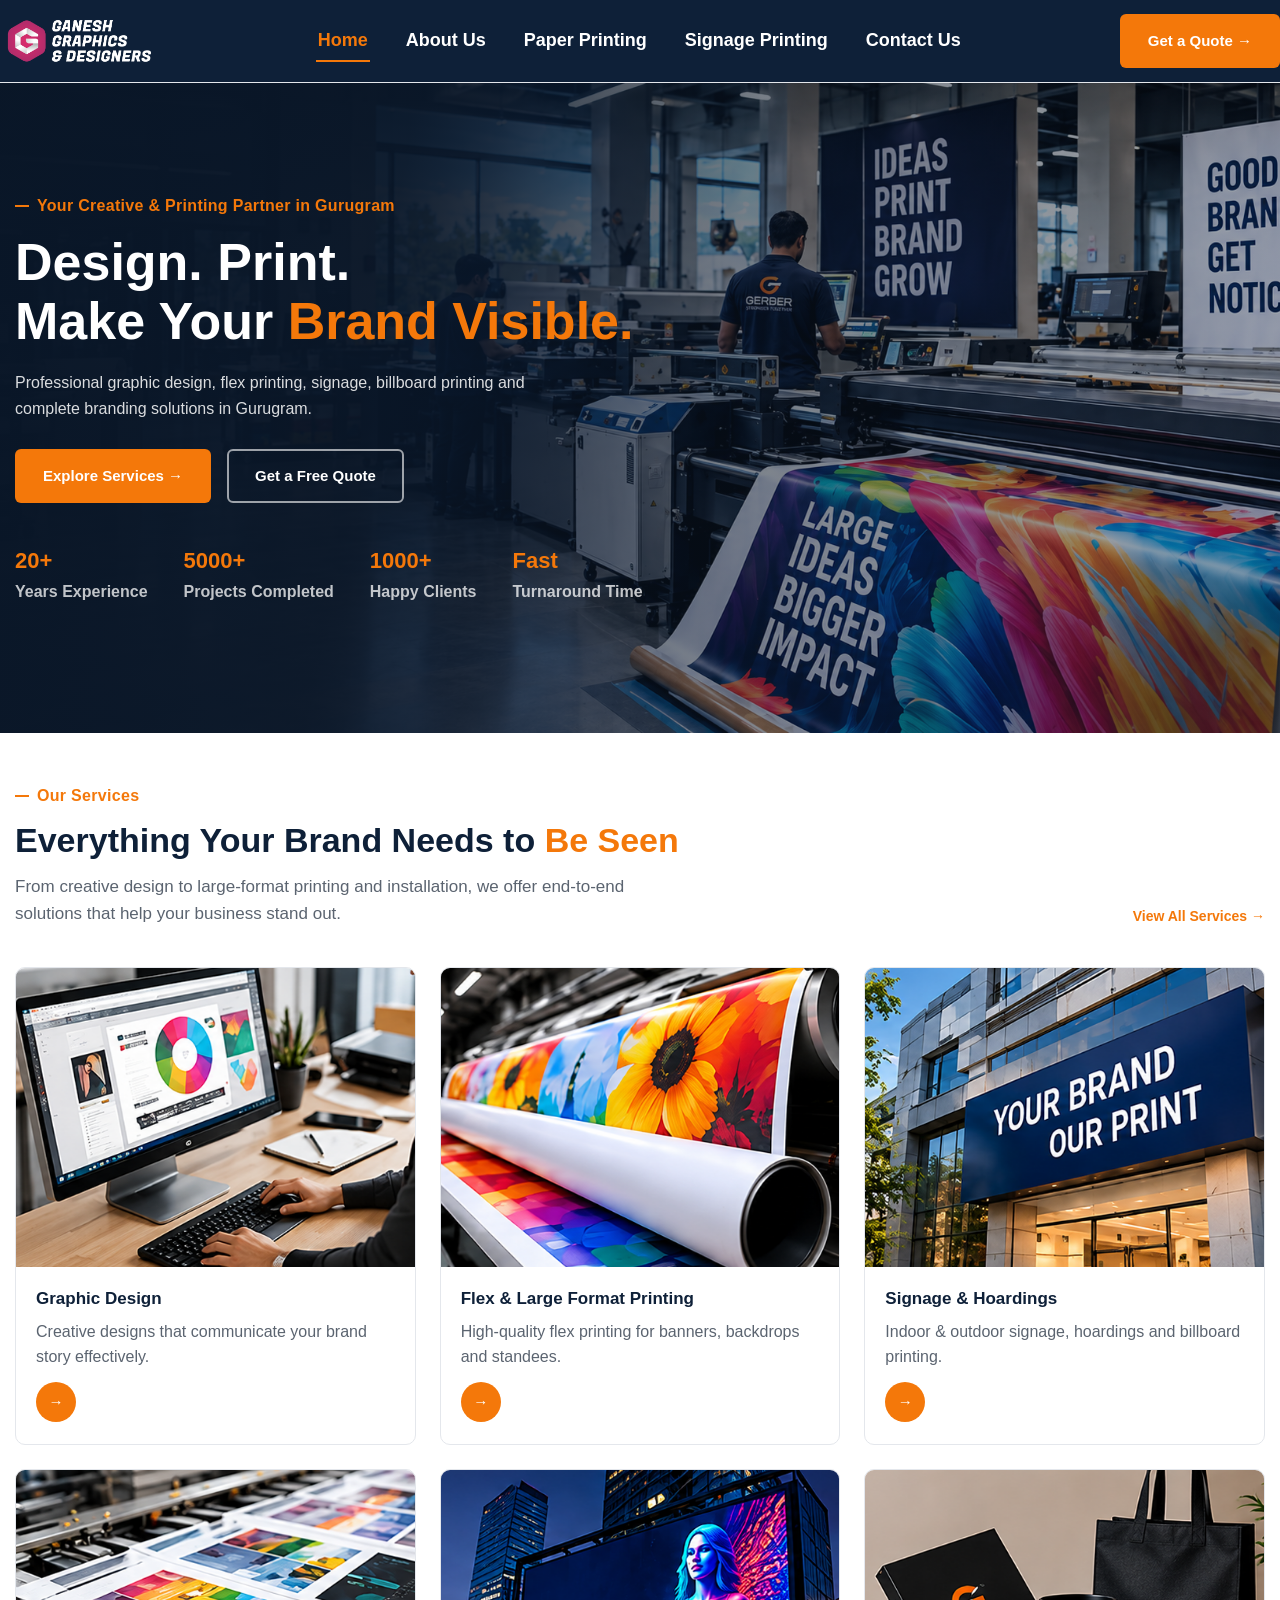
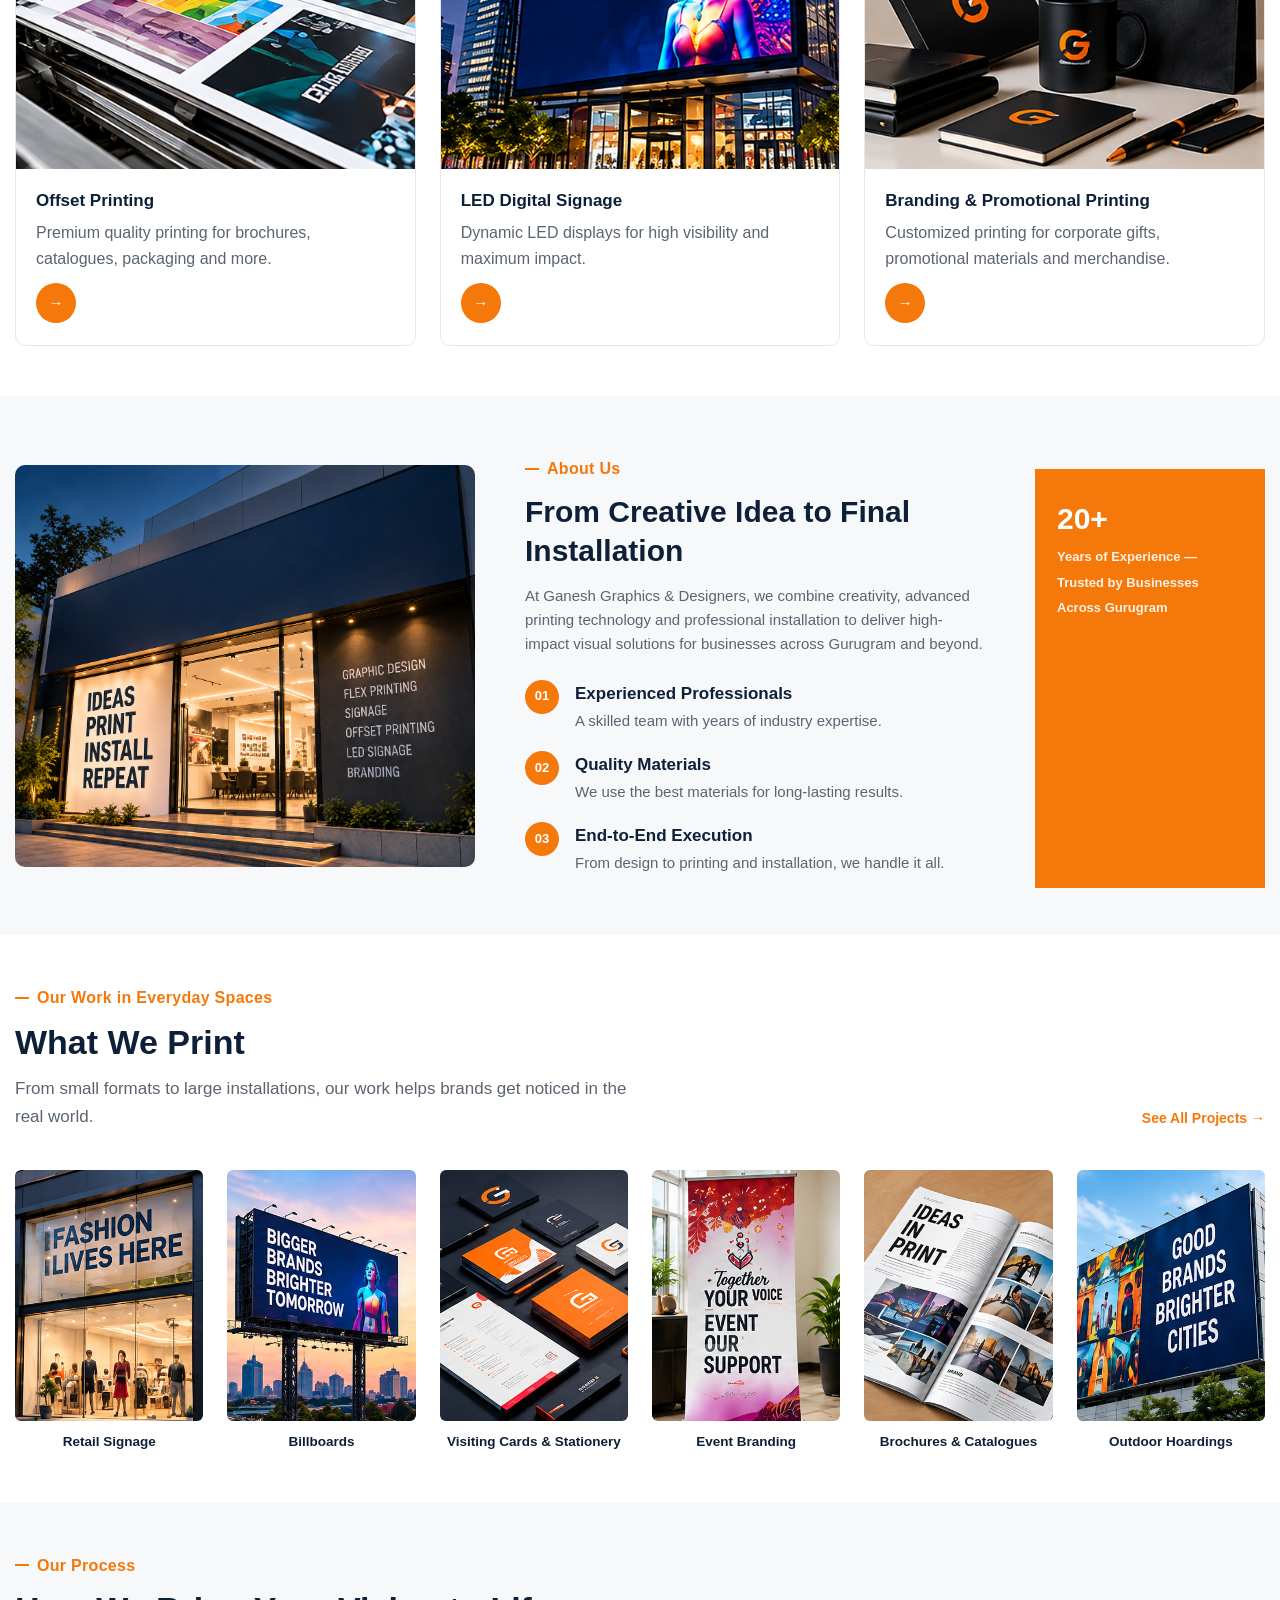
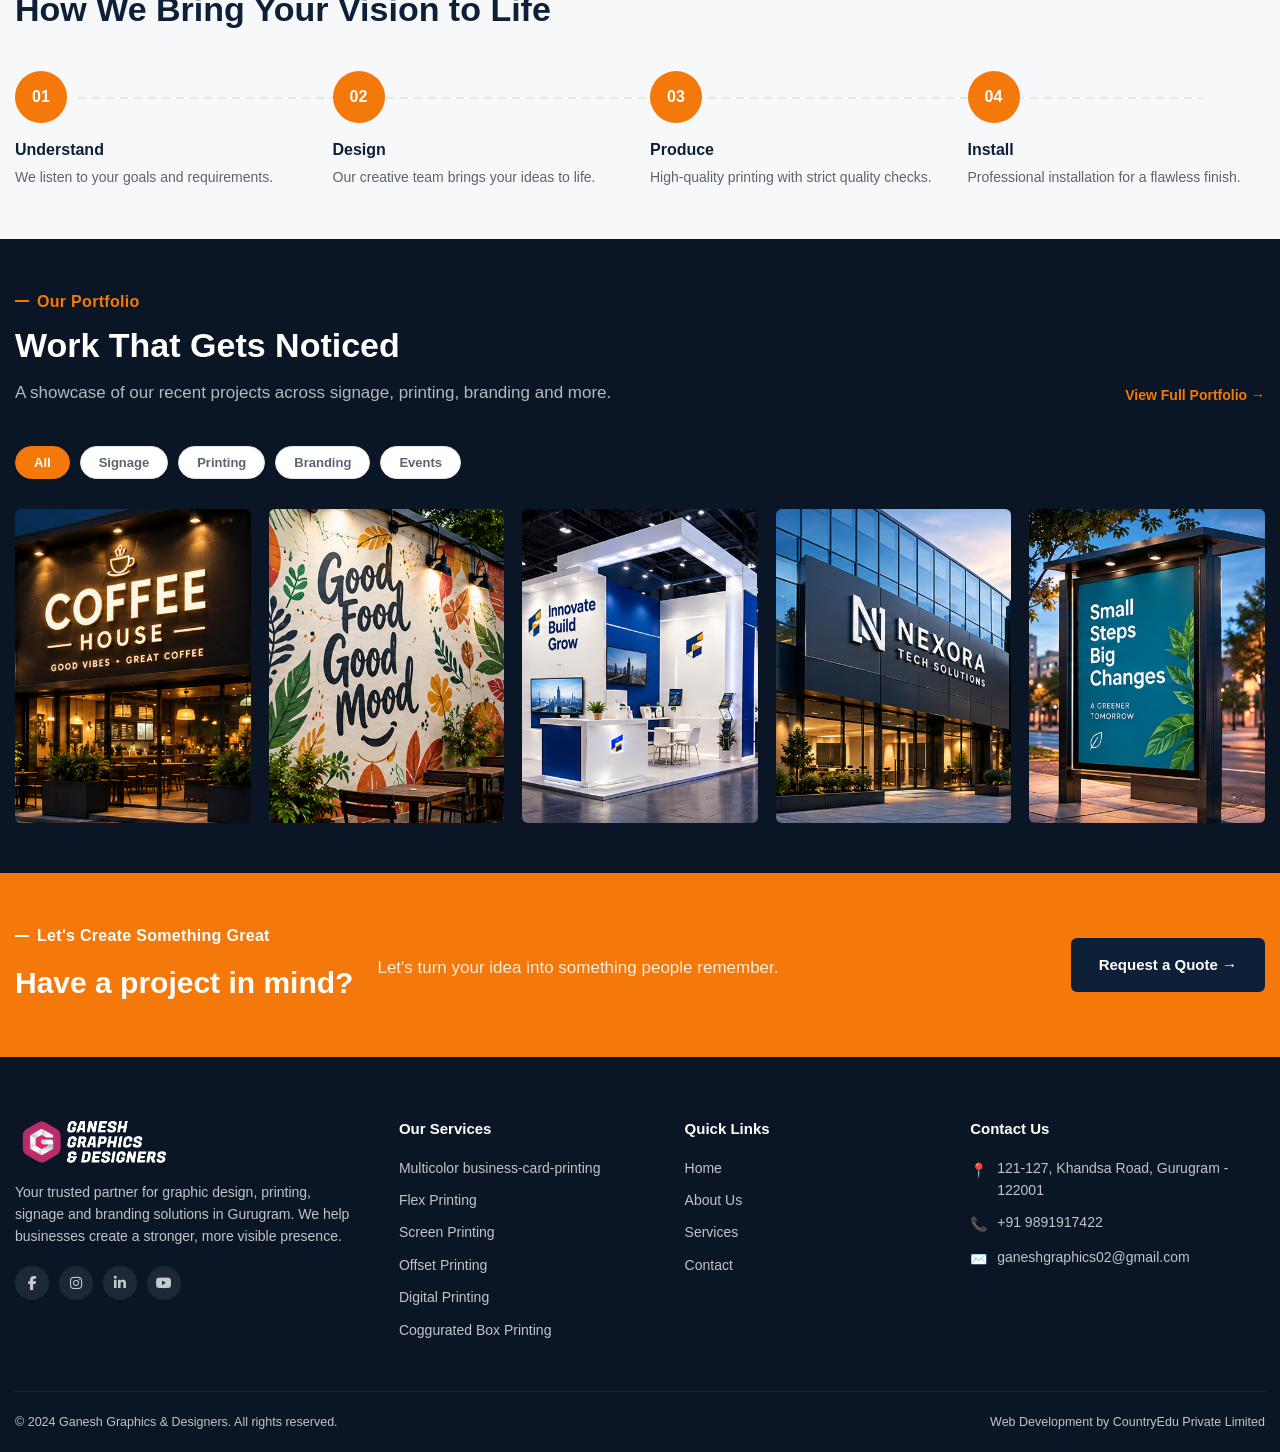
==== commit 9c0e979b: "final five main pages" ====
--- a/index.html
+++ b/index.html
@@ -6,6 +6,7 @@
 <title>Ganesh Graphics & Designers | Design. Print. Make Your Brand Visible.</title>
 <meta name="description" content="Graphic design, flex printing, signage, billboard printing and complete branding solutions in Gurugram.">
 <link rel="stylesheet" href="./assets/css/style.css">
+<link rel="stylesheet" href="https://cdnjs.cloudflare.com/ajax/libs/font-awesome/6.5.1/css/all.min.css">
 </head>
 <body>
 
@@ -61,9 +62,14 @@
       </div>
       <a href="paper-printing.html" class="link-arrow">View All Services →</a>
     </div>
-    <div class="grid grid--3">
-      <div class="card">
-        <div class="card__media"><img src="./assets/images/home1.png" alt="Graphic Design"></div>
+    <div class="grid grid--3 service-cards">
+      <div class="card">
+        <div class="card__media">
+          <img src="./assets/images/home1.png" alt="Graphic Design">
+          <div class="card__overlay">
+            <h4 class="card__overlay-title">Graphic Design</h4>
+          </div>
+        </div>
         <div class="card__body">
           <h3 class="card__title">Graphic Design</h3>
           <p class="card__text">Creative designs that communicate your brand story effectively.</p>
@@ -71,7 +77,12 @@
         </div>
       </div>
       <div class="card">
-        <div class="card__media"><img src="./assets/images/home2.png" alt="Flex & Large Format Printing"></div>
+        <div class="card__media">
+          <img src="./assets/images/home2.png" alt="Flex & Large Format Printing">
+          <div class="card__overlay">
+            <h4 class="card__overlay-title">Flex &amp; Large Format Printing</h4>
+          </div>
+        </div>
         <div class="card__body">
           <h3 class="card__title">Flex &amp; Large Format Printing</h3>
           <p class="card__text">High-quality flex printing for banners, backdrops and standees.</p>
@@ -79,7 +90,12 @@
         </div>
       </div>
       <div class="card">
-        <div class="card__media"><img src="./assets/images/home3.png" alt="Signage & Hoardings"></div>
+        <div class="card__media">
+          <img src="./assets/images/home3.png" alt="Signage & Hoardings">
+          <div class="card__overlay">
+            <h4 class="card__overlay-title">Signage &amp; Hoardings</h4>
+          </div>
+        </div>
         <div class="card__body">
           <h3 class="card__title">Signage &amp; Hoardings</h3>
           <p class="card__text">Indoor &amp; outdoor signage, hoardings and billboard printing.</p>
@@ -87,7 +103,12 @@
         </div>
       </div>
       <div class="card">
-        <div class="card__media"><img src="./assets/images/home4.png" alt="Offset Printing"></div>
+        <div class="card__media">
+          <img src="./assets/images/home4.png" alt="Offset Printing">
+          <div class="card__overlay">
+            <h4 class="card__overlay-title">Offset Printing</h4>
+          </div>
+        </div>
         <div class="card__body">
           <h3 class="card__title">Offset Printing</h3>
           <p class="card__text">Premium quality printing for brochures, catalogues, packaging and more.</p>
@@ -95,7 +116,12 @@
         </div>
       </div>
       <div class="card">
-        <div class="card__media"><img src="./assets/images/home5.png" alt="LED Digital Signage"></div>
+        <div class="card__media">
+          <img src="./assets/images/home5.png" alt="LED Digital Signage">
+          <div class="card__overlay">
+            <h4 class="card__overlay-title">LED Digital Signage</h4>
+          </div>
+        </div>
         <div class="card__body">
           <h3 class="card__title">LED Digital Signage</h3>
           <p class="card__text">Dynamic LED displays for high visibility and maximum impact.</p>
@@ -103,7 +129,12 @@
         </div>
       </div>
       <div class="card">
-        <div class="card__media"><img src="./assets/images/home6.png" alt="Branding & Promotional Printing"></div>
+        <div class="card__media">
+          <img src="./assets/images/home6.png" alt="Branding & Promotional Printing">
+          <div class="card__overlay">
+            <h4 class="card__overlay-title">Branding &amp; Promotional Printing</h4>
+          </div>
+        </div>
         <div class="card__body">
           <h3 class="card__title">Branding &amp; Promotional Printing</h3>
           <p class="card__text">Customized printing for corporate gifts, promotional materials and merchandise.</p>
@@ -305,12 +336,12 @@
       <div class="footer-col">
         <h4>Our Services</h4>
         <ul>
-          <li><a href="paper-printing.html">Graphic Design</a></li>
-          <li><a href="signage-printing.html">Flex &amp; Large Format Printing</a></li>
-          <li><a href="signage-printing.html">Signage &amp; Hoardings</a></li>
+          <li><a href="paper-printing.html">Multicolor business-card-printing</a></li>
+          <li><a href="signage-printing.html">Flex Printing</a></li>
+          <li><a href="signage-printing.html">Screen Printing</a></li>
           <li><a href="paper-printing.html">Offset Printing</a></li>
-          <li><a href="signage-printing.html">LED Digital Signage</a></li>
-          <li><a href="paper-printing.html">Branding &amp; Promotional Printing</a></li>
+          <li><a href="signage-printing.html">Digital Printing</a></li>
+          <li><a href="paper-printing.html">Coggurated Box Printing</a></li>
         </ul>
       </div>
       <div class="footer-col">
@@ -325,16 +356,16 @@
       <div class="footer-col">
         <h4>Contact Us</h4>
         <ul class="footer-contact">
-          <li><span class="icon">📍</span><span>Gurugram, Haryana, India</span></li>
-          <li><span class="icon">📞</span><span>+91 98765 43210</span></li>
-          <li><span class="icon">✉️</span><span>info@ganeshgraphics.in</span></li>
-          <li><span class="icon">🕒</span><span>Mon - Sat: 9:00 AM - 7:00 PM</span></li>
+          <li><span class="icon">📍</span><span>121-127, Khandsa Road, Gurugram - 122001</span></li>
+          <li><span class="icon">📞</span><span>+91 9891917422</span></li>
+          <li><span class="icon">✉️</span><span>ganeshgraphics02@gmail.com</span></li>
+          <!-- <li><span class="icon">🕒</span><span>Mon - Sat: 9:00 AM - 7:00 PM</span></li> -->
         </ul>
       </div>
     </div>
     <div class="footer-bottom">
       <span>© 2024 Ganesh Graphics &amp; Designers. All rights reserved.</span>
-      <span>Design. Print. Promote. Grow.</span>
+      <span>Web Development by CountryEdu Private Limited</span>
     </div>
   </div>
 </footer>
--- a/assets/css/style.css
+++ b/assets/css/style.css
@@ -77,7 +77,7 @@
 }
 
 .section { 
-  padding: 80px 0; 
+  padding: 50px 0; 
 }
 
 .section--tight { 
@@ -109,7 +109,7 @@
   display: inline-block;
   color: var(--orange);
   font-weight: 700;
-  font-size: 13px;
+  font-size: 16px;
   letter-spacing: 0.3px;
   margin-bottom: 10px;
   position: relative;
@@ -145,8 +145,14 @@
 
 .section-lead {
   color: var(--text-muted);
-  font-size: 16px;
+  font-size: 17px;
   max-width: 640px;
+  margin-top: 12px;
+}
+.section-lead-sp {
+  color: var(--text-muted);
+  font-size: 20px;
+  max-width: 860px;
   margin-top: 12px;
 }
 
@@ -249,8 +255,13 @@
   color: var(--navy);
 }
 .navbar__brand img { 
-  height: 40px; 
+  height: 50px; 
   width: auto; 
+}
+
+.pp img{
+  border-radius: 15px;
+  margin-top: 5px;
 }
 
 .navbar__brand-text { 
@@ -302,7 +313,7 @@
 .navbar__toggle span {
   width: 24px;
   height: 2px;
-  background: var(--navy);
+  background: var(--white);
   border-radius: 2px;
 }
 
@@ -359,13 +370,14 @@
 .hero__inner {
   position: relative;
   z-index: 1;
-  padding: 110px 0 70px;
+  padding-top: 110px;
+  padding-bottom: 70px;
 }
 .hero--home { background-image: url('../images/home-hero.png'); }
 .hero--about { background-image: url('../images/about-hero.png'); }
-.hero--paper { background-image: url('https://picsum.photos/seed/paper-hero/1600/900'); }
-.hero--signage { background-image: url('https://picsum.photos/seed/signage-hero/1600/900'); }
-.hero--contact { background-image: url('https://picsum.photos/seed/contact-office/1600/900'); }
+.hero--paper { background-image: url('../images/paper-print-hero.png'); }
+.hero--signage { background-image: url('../images/about-hero.png'); }
+.hero--contact { background-image: url('../images/contact-hero.png'); }
 .hero--card { background-image: url('https://picsum.photos/seed/card-hero/1600/900'); }
 
 .hero--card.hero--light::after { 
@@ -424,13 +436,14 @@
   display: flex;
   gap: 28px;
   margin-top: 30px;
+  width: 40%;
   flex-wrap: wrap;
 }
 .hero__highlight {
   display: flex;
   align-items: center;
   gap: 10px;
-  font-size: 13px;
+  font-size: 15px;
   font-weight: 600;
   color: rgba(255,255,255,0.9);
 }
@@ -456,7 +469,7 @@
 }
 
 .hero__stat span { 
-  font-size: 12px; 
+  font-size: 16px; 
   color: rgba(255,255,255,0.75); 
   font-weight: 600; 
 }
@@ -490,10 +503,53 @@
   aspect-ratio: 4/3; 
   overflow: hidden; 
 }
+.card__media-sp { 
+  aspect-ratio: 3/4; 
+  overflow: hidden; 
+}
 .card__media img { 
   width: 100%; 
   height: 100%; 
   object-fit: cover; 
+}
+.card__media-sp img { 
+  width: 100%; 
+  height: 100%; 
+  object-fit: cover; 
+}
+
+/* ---------- Card image zoom + gradient hover overlay (Home service cards only) ---------- */
+.service-cards .card__media {
+  position: relative;
+  overflow: hidden;
+}
+.service-cards .card__media img {
+  transition: transform 0.4s ease;
+}
+.service-cards .card:hover .card__media img {
+  transform: scale(1.08);
+}
+
+.service-cards .card__overlay {
+  position: absolute;
+  inset: 0;
+  display: flex;
+  align-items: center;
+  justify-content: center;
+  text-align: center;
+  padding: 20px;
+  background: linear-gradient(rgba(14,32,56,0.85) 100%);
+  opacity: 0;
+  transition: opacity 0.35s ease;
+}
+.service-cards .card:hover .card__overlay {
+  opacity: 1;
+}
+.service-cards .card__overlay-title {
+  color: #fff;
+  font-size: 18px;
+  font-weight: 700;
+  margin: 0;
 }
 
 .card__body { 
@@ -505,8 +561,18 @@
   color: var(--orange);
   margin-bottom: 10px;
 }
-.card__title { font-weight: 700; font-size: 17px; color: var(--navy); margin-bottom: 6px; }
-.card__text { font-size: 14px; color: var(--text-muted); }
+.card__title { 
+  font-weight: 700; 
+  font-size: 17px; 
+  color: var(--navy); 
+  margin-bottom: 6px; 
+}
+
+.card__text { 
+  font-size: 16px; 
+  color: var(--text-muted); 
+}
+
 .card__link {
   display: inline-flex; align-items: center; justify-content: center;
   width: 40px; height: 40px;
@@ -583,8 +649,67 @@
   gap: 50px;
   align-items: center;
 }
+.split-about {
+  display: grid;
+  grid-template-columns: 1fr 1fr;
+  gap: 50px;
+  align-items: center;
+}
+
+/* ---------- Why Choose Ganesh (signage page only) ---------- */
+.why-choose {
+  display: grid;
+  grid-template-columns: 1fr 1.3fr 0.85fr;
+  align-items: stretch;
+}
+.why-choose__panel {
+  padding: 60px 48px;
+  display: flex;
+  flex-direction: column;
+  justify-content: center;
+}
+.why-choose__panel--text {
+  background: var(--navy-dark);
+  color: #fff;
+}
+.why-choose__title {
+  font-size: clamp(24px, 3vw, 32px);
+  font-weight: 800;
+  line-height: 1.3;
+  margin: 14px 0 16px;
+}
+.why-choose__desc {
+  color: rgba(255,255,255,0.75);
+  font-size: 14.5px;
+  margin-bottom: 22px;
+}
+.why-choose__media { overflow: hidden; }
+.why-choose__media img {
+  width: 100%;
+  height: 100%;
+  object-fit: cover;
+  display: block;
+}
+/* .why-choose__panel--list { background: var(--off-white); } */
+.why-choose__list { display: flex; flex-direction: column; gap: 24px; }
+.why-choose__list li {
+  display: flex;
+  align-items: center;
+  gap: 14px;
+  font-size: 20px;
+  font-weight: 600;
+  color: var(--navy);
+}
+.why-choose__icon { font-size: 20px; }
+
+@media (max-width: 991px) {
+  .why-choose { grid-template-columns: 1fr; }
+  .why-choose__media { min-height: 280px; }
+  .why-choose__panel { padding: 40px 28px; }
+}
+
 .split--reverse .split__media { order: 2; }
-/* .split__media img { border-radius: var(--radius-md); } */
+.split__media img { border-radius: var(--radius-md); }
 .split__eyebrow { margin-bottom: 10px; }
 .split__title { font-size: clamp(24px, 3vw, 30px); font-weight: 800; color: var(--navy); line-height: 1.3; }
 .split__text { color: var(--text-muted); margin-top: 14px; font-size: 15px; }
@@ -601,8 +726,8 @@
   display: flex; align-items: center; justify-content: center;
   flex-shrink: 0;
 }
-.numbered-list__item strong { display: block; color: var(--navy); font-size: 15px; }
-.numbered-list__item p { font-size: 13.5px; color: var(--text-muted); margin-top: 2px; }
+.numbered-list__item strong { display: block; color: var(--navy); font-size: 17px; }
+.numbered-list__item p { font-size: 15px; color: var(--text-muted); margin-top: 2px; }
 
 .stat-badge {
   background: var(--orange);
@@ -612,32 +737,120 @@
   text-align: left;
   height: 100%;
 }
-.stat-badge--inline { margin-top: 26px; display: inline-block; }
-.stat-badge strong { font-size: 30px; display: block; }
-.stat-badge span { font-size: 13px; font-weight: 600; opacity: 0.9; }
-.split__media--relative { position: relative; }
-.stat-badge--floating { position: absolute; bottom: 20px; right: 20px; }
-.foundation-card--center { text-align: center; }
-.foundation-card--center .icon-circle { margin: 0 auto 14px; }
-.foundation-card--center h3 { font-size: 15px; }
-.foundation-card--center p { font-size: 13px; }
-.leadership__role { color: rgba(255,255,255,0.6); font-weight: 500; }
-.btn--mt { margin-top: 20px; }
-.split__quote { margin-top: 22px; font-style: italic; }
-.section-title--mb30 { margin-bottom: 30px; }
-.section-title--mb8 { margin-bottom: 8px; }
-.section-lead--mb44 { margin-bottom: 44px; }
-.section-title--mb40 { margin-bottom: 40px; }
-.grid--mt36 { margin-top: 36px; }
-.card__title--sm { font-size: 15px; }
-.hero__stats--onlight { margin-top: 26px; }
-.hero__stat--onlight strong { color: var(--orange); }
-.hero__stat--onlight span { color: var(--text-muted); }
-.check-list--mt26 { margin-top: 26px; }
-.section-title--form { font-size: 24px; }
-.section-lead--mb22 { margin-bottom: 22px; }
-.form-field--mb16 { margin-bottom: 16px; }
-.location-grid { display: grid; grid-template-columns: 0.85fr 1.15fr; gap: 40px; align-items: center; }
+.stat-badge--inline { 
+  margin-top: 26px; 
+  display: inline-block; 
+}
+
+.stat-badge strong { 
+  font-size: 30px; 
+  display: block; 
+}
+
+.stat-badge span { 
+  font-size: 13px; 
+  font-weight: 600; 
+  opacity: 0.9; 
+}
+
+.split__media--relative { 
+  position: relative; 
+}
+
+.stat-badge--floating { 
+  position: absolute; 
+  bottom: 20px; 
+  right: 20px; 
+}
+
+.foundation-card--center { 
+  text-align: center; 
+}
+
+.foundation-card--center .icon-circle { 
+  margin: 0 auto 14px; 
+}
+
+.foundation-card--center h3 { 
+  font-size: 18px; 
+}
+
+.foundation-card--center p { 
+  font-size: 16px; 
+}
+
+.leadership__role { 
+  color: rgba(255,255,255,0.6); 
+  font-weight: 500; 
+}
+
+.btn--mt { 
+  margin-top: 20px; 
+}
+
+.split__quote { 
+  margin-top: 22px; 
+  font-style: italic; 
+}
+
+.section-title--mb30 { 
+  margin-bottom: 30px; 
+}
+
+.section-title--mb8 { 
+  margin-bottom: 8px; 
+}
+
+.section-lead--mb44 { 
+  margin-bottom: 44px; 
+}
+
+.section-title--mb40 { 
+  margin-bottom: 40px; 
+}
+
+.grid--mt36 { 
+  margin-top: 36px; 
+}
+
+.card__title--sm { 
+  font-size: 17px; 
+}
+
+.hero__stats--onlight { 
+  margin-top: 26px; 
+}
+
+.hero__stat--onlight strong { 
+  color: var(--orange); 
+}
+
+.hero__stat--onlight span { 
+  color: var(--text-muted); 
+}
+
+.check-list--mt26 { 
+  margin-top: 26px; 
+}
+
+.section-title--form { 
+  font-size: 24px; 
+}
+
+.section-lead--mb22 { 
+  margin-bottom: 22px; 
+}
+
+.form-field--mb16 { 
+  margin-bottom: 16px; 
+}
+
+.location-grid { 
+  display: grid; 
+  grid-template-columns: 0.85fr 1.15fr; 
+  gap: 40px; align-items: center; 
+}
+
 @media (max-width: 991px) { .location-grid { grid-template-columns: 1fr; } }
 
 /* =========================================================
@@ -648,6 +861,29 @@
   color: var(--white);
   padding: 50px 0;
 }
+.cta-banner-about {
+  background-image: 
+    url('../images/about-contact.png');
+  align-items: center;
+  justify-content: center;
+  color: var(--white);
+  padding: 50px 0;
+}
+.cta-banner-sp {
+  background-image: 
+    linear-gradient(100deg, rgba(10,22,38,0.92) 30%, rgba(10,22,38,0.55) 55%, rgba(10,22,38,0.35) 100%),
+    url('../images/sp2.png');
+  color: var(--white);
+  padding: 50px 0;
+}
+.cta-banner-contact, .cta-banner-pp {
+  background-image: 
+    linear-gradient(100deg, rgba(10,22,38,0.92) 30%, rgba(10,22,38,0.55) 55%, rgba(10,22,38,0.35) 100%),
+    url('../images/about-contact.png');
+  color: var(--white);
+  padding: 50px 0;
+}
+
 .cta-banner__inner {
   display: flex;
   align-items: center;
@@ -655,9 +891,35 @@
   gap: 24px;
   flex-wrap: wrap;
 }
-.cta-banner__title { font-size: clamp(22px, 3vw, 30px); font-weight: 800; }
-.cta-banner__text { color: rgba(255,255,255,0.85); font-size: 14px; margin-top: 6px; }
-.cta-banner__left { display: flex; align-items: center; gap: 24px; flex-wrap: wrap; }
+.cta-banner__title { 
+  font-size: clamp(22px, 3vw, 30px); 
+  font-weight: 800; 
+}
+
+.cta-banner__text { 
+  color: rgba(255,255,255,0.85); 
+  font-size: 17px; 
+  margin-top: 6px; 
+}
+.cta-banner__text-about { 
+  color: var(--off-white); 
+  font-size: 17px; 
+  margin-top: 6px; 
+}
+
+.cta-banner__left { 
+  display: flex; 
+  align-items: center; 
+  gap: 24px; 
+  flex-wrap: wrap; 
+}
+.cta-banner__left-about { 
+  display: flex; 
+  align-items: center; 
+  gap: 24px; 
+  flex-wrap: wrap; 
+  width: 40%;
+}
 
 /* =========================================================
    FOOTER
@@ -676,7 +938,7 @@
   border-bottom: 1px solid rgba(255,255,255,0.08);
 }
 .footer-brand { display: flex; align-items: center; gap: 10px; margin-bottom: 14px; }
-.footer-brand img { height: 36px; }
+.footer-brand img { height: 50px; }
 .footer-brand span { font-weight: 800; font-size: 18px; color: var(--white); }
 .footer-col h4 { color: var(--white); font-size: 15px; font-weight: 700; margin-bottom: 16px; }
 .footer-col ul li { margin-bottom: 10px; }
@@ -725,7 +987,7 @@
   justify-content: space-between;
   padding: 14px 18px;
   font-weight: 600;
-  font-size: 14px;
+  font-size: 16px;
   border-bottom: 1px solid var(--border-light);
   color: var(--text-dark);
 }
@@ -747,6 +1009,25 @@
   font-weight: 600;
   font-size: 13px;
 }
+/* ---------- Sidebar mobile toggle ---------- */
+.service-sidebar__toggle {
+  display: none;
+  width: 100%;
+  align-items: center;
+  justify-content: space-between;
+  padding: 14px 18px;
+  background: var(--navy);
+  color: var(--white);
+  border: none;
+  font-weight: 700;
+  font-size: 15px;
+}
+.service-sidebar__toggle-icon {
+  transition: transform 0.25s ease;
+}
+.service-sidebar__toggle[aria-expanded="true"] .service-sidebar__toggle-icon {
+  transform: rotate(180deg);
+}
 
 /* =========================================================
    CONTACT PAGE
@@ -756,7 +1037,7 @@
   background: rgba(255,255,255,0.08);
   border: 1px solid rgba(255,255,255,0.15);
   border-radius: var(--radius-sm);
-  padding: 14px 18px;
+  padding: 8px 8px;
   display: flex;
   flex-direction: column;
   align-items: center;
@@ -764,7 +1045,6 @@
   gap: 8px;
   font-size: 13px;
   font-weight: 600;
-  flex: 1 1 130px;
 }
 .trust-pill .icon-circle {
   width: 34px; height: 34px;
@@ -866,9 +1146,16 @@
   background: repeating-linear-gradient(90deg, var(--border-light) 0 8px, transparent 8px 14px);
   z-index: 0;
 }
-.timeline__item { flex: 1 1 140px; text-align: center; position: relative; z-index: 1; }
+.timeline__item { 
+  flex: 1 1 140px; 
+  text-align: center; 
+  position: relative; 
+  z-index: 1; 
+}
+
 .timeline__icon {
-  width: 48px; height: 48px;
+  width: 55px; 
+  height: 55px;
   border-radius: 50%;
   background: var(--white);
   border: 2px solid var(--orange);
@@ -876,9 +1163,23 @@
   display: flex; align-items: center; justify-content: center;
   margin: 0 auto 12px;
 }
-.timeline__year { font-weight: 800; color: var(--navy); font-size: 15px; }
-.timeline__title { font-weight: 700; font-size: 13.5px; color: var(--orange); margin: 4px 0 2px; }
-.timeline__text { font-size: 12.5px; color: var(--text-muted); }
+.timeline__year { 
+  font-weight: 800; 
+  color: var(--navy); 
+  font-size: 20px; 
+}
+
+.timeline__title { 
+  font-weight: 700; 
+  font-size: 16px; 
+  color: var(--orange); 
+  margin: 4px 0 2px; 
+}
+
+.timeline__text { 
+  font-size: 15px; 
+  color: var(--text-muted); 
+}
 
 /* =========================================================
    MISSION / VISION / VALUES CARDS
@@ -891,18 +1192,18 @@
   padding: 28px;
 }
 .foundation-card .icon-circle {
-  width: 44px; height: 44px;
+  width: 55px; height: 55px;
   border-radius: 50%;
   background: #fdece0;
   color: var(--orange);
   display: flex; align-items: center; justify-content: center;
   margin-bottom: 16px;
 }
-.foundation-card h3 { color: var(--navy); font-size: 17px; margin-bottom: 8px; }
-.foundation-card p { font-size: 14px; color: var(--text-muted); }
+.foundation-card h3 { color: var(--navy); font-size: 20px; margin-bottom: 8px; }
+.foundation-card p { font-size: 17px; color: var(--text-muted); }
 .foundation-card ul { margin-top: 4px; }
 .foundation-card ul li {
-  font-size: 14px;
+  font-size: 17px;
   color: var(--text-muted);
   display: flex;
   align-items: center;
@@ -918,22 +1219,47 @@
   background: var(--navy-dark);
   color: var(--white);
   border-radius: var(--radius-md);
-  padding: 40px;
+  padding: 20px;
   display: grid;
-  grid-template-columns: auto 1fr auto;
-  gap: 32px;
-  align-items: center;
-}
-.leadership__photo img { width: 100px; height: 100px; border-radius: 50%; object-fit: cover; }
-.leadership__name { font-weight: 700; color: var(--orange); margin-top: 10px; text-align: center; font-size: 14px; }
-.leadership__text { color: rgba(255,255,255,0.8); font-size: 14.5px; }
+  grid-template-columns: 0.5fr 1fr auto;
+  gap: 22px;
+  align-items: center;
+}
+
+.leadership__photo{
+  display: flex;
+  flex-direction: column;
+  justify-content: center;
+  align-items: center;
+}
+
+.leadership__photo img { 
+  width: 160px; 
+  height: 160px; 
+  border-radius: 10px;
+  object-fit: cover; 
+}
+
+.leadership__name { 
+  font-weight: 700; 
+  color: var(--orange); 
+  margin-top: 10px; 
+  text-align: center; 
+  font-size: 15px; 
+}
+
+.leadership__text { 
+  color: rgba(255,255,255,0.8); 
+  font-size: 17px; 
+}
+
 .leadership__quote {
   background: rgba(255,255,255,0.06);
   border-radius: var(--radius-sm);
   padding: 22px;
   font-style: italic;
   max-width: 260px;
-  font-size: 14px;
+  font-size: 18px;
 }
 .leadership__quote cite { display: block; margin-top: 12px; font-style: normal; font-weight: 700; color: var(--orange); font-size: 13px; }
 
@@ -1005,50 +1331,199 @@
    RESPONSIVE — Bootstrap-aligned breakpoints
    ========================================================= */
 @media (max-width: 1199px) {
-  .portfolio-grid { grid-template-columns: repeat(4, 1fr); }
-  .style-grid { grid-template-columns: repeat(4, 1fr); }
+  .portfolio-grid { 
+    grid-template-columns: repeat(4, 1fr); 
+  }
+  .style-grid { 
+    grid-template-columns: repeat(4, 1fr); 
+  }
 }
 
 @media (max-width: 991px) {
-  .grid--3, .grid--4 { grid-template-columns: repeat(2, 1fr); }
-  .grid--5, .grid--6 { grid-template-columns: repeat(3, 1fr); }
-  .split { grid-template-columns: 1fr; gap: 32px; }
-  .split--reverse .split__media { order: 0; }
-  .service-layout { grid-template-columns: 1fr; }
-  .service-sidebar { position: static; }
-  .contact-grid { grid-template-columns: 1fr; }
-  .footer-grid { grid-template-columns: 1fr 1fr; }
-  .leadership { grid-template-columns: 1fr; text-align: center; justify-items: center; }
-  .foundation-grid { grid-template-columns: 1fr; }
-  .portfolio-grid { grid-template-columns: repeat(3, 1fr); }
-  .style-grid { grid-template-columns: repeat(3, 1fr); }
-  .trust-grid { grid-template-columns: repeat(2, 1fr); }
-  .feature-bar { flex-wrap: wrap; gap: 20px; }
-  .feature-bar__item { border-right: none; flex: 1 1 45%; }
+  .grid--3, .grid--4 { 
+    grid-template-columns: repeat(2, 1fr); 
+  }
+  .grid--5, .grid--6 { 
+    grid-template-columns: repeat(3, 1fr); 
+  }
+  .split { 
+    grid-template-columns: 1fr; 
+    gap: 32px; 
+  }
+  .split--reverse .split__media { 
+    order: 0; 
+  }
+  .split-about { 
+    grid-template-columns: 1fr; 
+    gap: 32px; }
+  .service-layout { 
+    grid-template-columns: 1fr;
+   }
+  .service-sidebar { 
+    position: static;
+  }
+  .service-sidebar__toggle { 
+    display: flex; 
+  }
+  .service-sidebar__list {
+    max-height: 0;
+    overflow: hidden;
+    transition: max-height 0.3s ease;
+  }
+  .service-sidebar__list.is-open {
+    max-height: 700px;
+  }
+  .contact-grid { 
+    grid-template-columns: 1fr;
+   }
+  .footer-grid { 
+    grid-template-columns: 1fr 1fr; 
+  }
+  .leadership { 
+    grid-template-columns: 1fr; 
+    text-align: center; 
+    justify-items: center;
+   }
+  .foundation-grid { 
+    grid-template-columns: 1fr;
+   }
+  .portfolio-grid { 
+    grid-template-columns: repeat(3, 1fr);
+   }
+  .style-grid { 
+    grid-template-columns: repeat(3, 1fr);
+   }
+  .trust-grid { 
+    grid-template-columns: repeat(2, 1fr);
+   }
+  .feature-bar { 
+    flex-wrap: wrap; gap: 20px; 
+  }
+  .feature-bar__item { 
+    border-right: none; flex: 1 1 45%; 
+  }
+  .navbar__links a { 
+  width: 100%; 
+  padding: 12px 0; 
+  border-bottom: 1px solid var(--border-light); 
+  color: var(--navy);
+}
 }
 
 @media (max-width: 767px) {
-  .section { padding: 56px 0; }
-  .grid--3, .grid--4, .grid--5, .grid--6 { grid-template-columns: repeat(2, 1fr); }
-  .hero__stats { gap: 22px; }
-  .hero__inner { padding: 90px 0 50px; }
-  .cta-banner__inner { flex-direction: column; align-items: flex-start; }
-  .footer-grid { grid-template-columns: 1fr; }
-  .form-row { grid-template-columns: 1fr; }
-  .portfolio-grid { grid-template-columns: repeat(2, 1fr); }
-  .style-grid { grid-template-columns: repeat(2, 1fr); }
-  .trust-grid { grid-template-columns: 1fr 1fr; }
-  .process { flex-direction: column; }
-  .process::before { display: none; }
-  .timeline { flex-direction: column; align-items: flex-start; gap: 24px; }
-  .timeline::before { display: none; }
-  .timeline__item { text-align: left; display: flex; gap: 14px; align-items: center; }
-  .timeline__icon { margin: 0; }
+  .section { 
+    padding: 56px 0; 
+  }
+
+  .grid--3, .grid--4, .grid--5, .grid--6 {
+    grid-template-columns: repeat(2, 1fr); 
+  }
+
+  .hero__stats { 
+    gap: 22px; 
+  }
+  
+  .hero__inner { 
+    padding-top: 90px; 
+    padding-bottom: 50px; 
+  }
+
+  .cta-banner__inner { 
+    flex-direction: column; 
+    align-items: flex-start; 
+  }
+  .cta-banner__left-about { 
+    width: 100%; 
+  }
+  .cta-banner__left-sp { 
+    width: 100%; 
+  }
+  .cta-banner__left-pp { 
+    width: 100%; 
+  }
+  .cta-banner__left-contact { 
+    width: 100%; 
+  }
+  .btn-navy { 
+    border: 2px solid var(--white); 
+  }
+  .footer-grid { 
+    grid-template-columns: 1fr; 
+  }
+
+  .form-row { 
+    grid-template-columns: 1fr; 
+  }
+
+  .portfolio-grid { 
+    grid-template-columns: repeat(2, 1fr); 
+  }
+
+  .style-grid { 
+    grid-template-columns: repeat(2, 1fr); 
+  }
+
+  .trust-grid { 
+    grid-template-columns: 1fr 1fr; 
+  }
+
+  .process { 
+    flex-direction: column; 
+    gap: 28px; 
+  }
+  
+  .process::before { 
+    display: none; 
+  }
+
+  .process__step { 
+    flex: none; 
+    display: flex; 
+    align-items: flex-start; 
+    gap: 16px; 
+  }
+  .process__num { 
+    width: 35px; 
+    height: 35px; 
+    font-size: 14px; 
+    margin-bottom: 0; 
+    flex-shrink: 0; 
+  }
+  .timeline { 
+    flex-direction: column; 
+    align-items: flex-start; 
+    gap: 24px; 
+  }
+
+  .timeline::before { 
+    display: none; 
+  }
+
+  .timeline__item { 
+    text-align: left; 
+    display: flex; 
+    gap: 14px; 
+    align-items: center; 
+  }
+
+  .timeline__icon { 
+    margin: 0; 
+  }
 }
 
 @media (max-width: 575px) {
-  .grid--3, .grid--4, .grid--5, .grid--6 { grid-template-columns: 1fr; }
-  .portfolio-grid, .style-grid { grid-template-columns: repeat(2, 1fr); }
-  .hero__actions { flex-direction: column; align-items: flex-start; }
-  .footer-bottom { flex-direction: column; text-align: center; }
-}
+  .grid--3, .grid--4, .grid--5, .grid--6 { 
+    grid-template-columns: 1fr; 
+  }
+  .portfolio-grid, .style-grid { 
+    grid-template-columns: repeat(2, 1fr); 
+  }
+  .hero__actions { 
+    flex-direction: column; 
+    align-items: flex-start;
+   }
+  .footer-bottom { 
+    flex-direction: column; 
+    text-align: center; 
+  }
+}
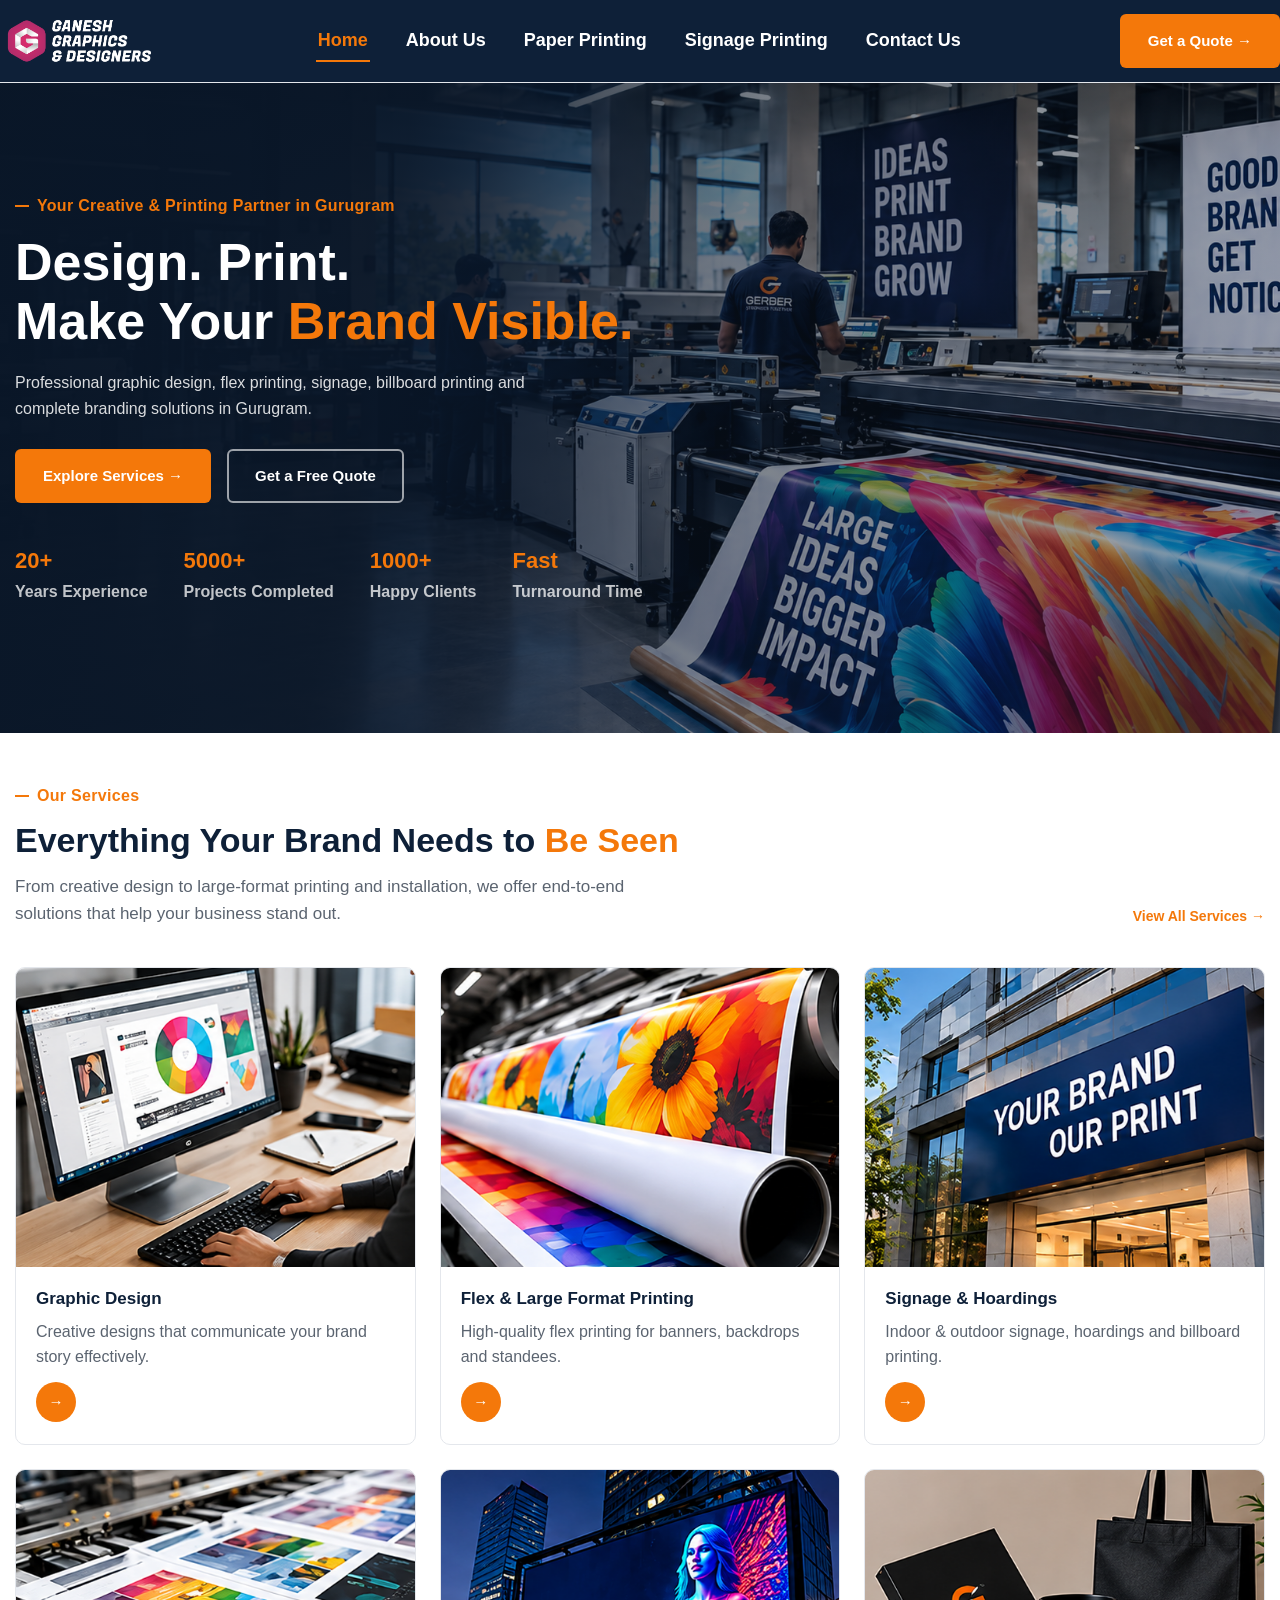
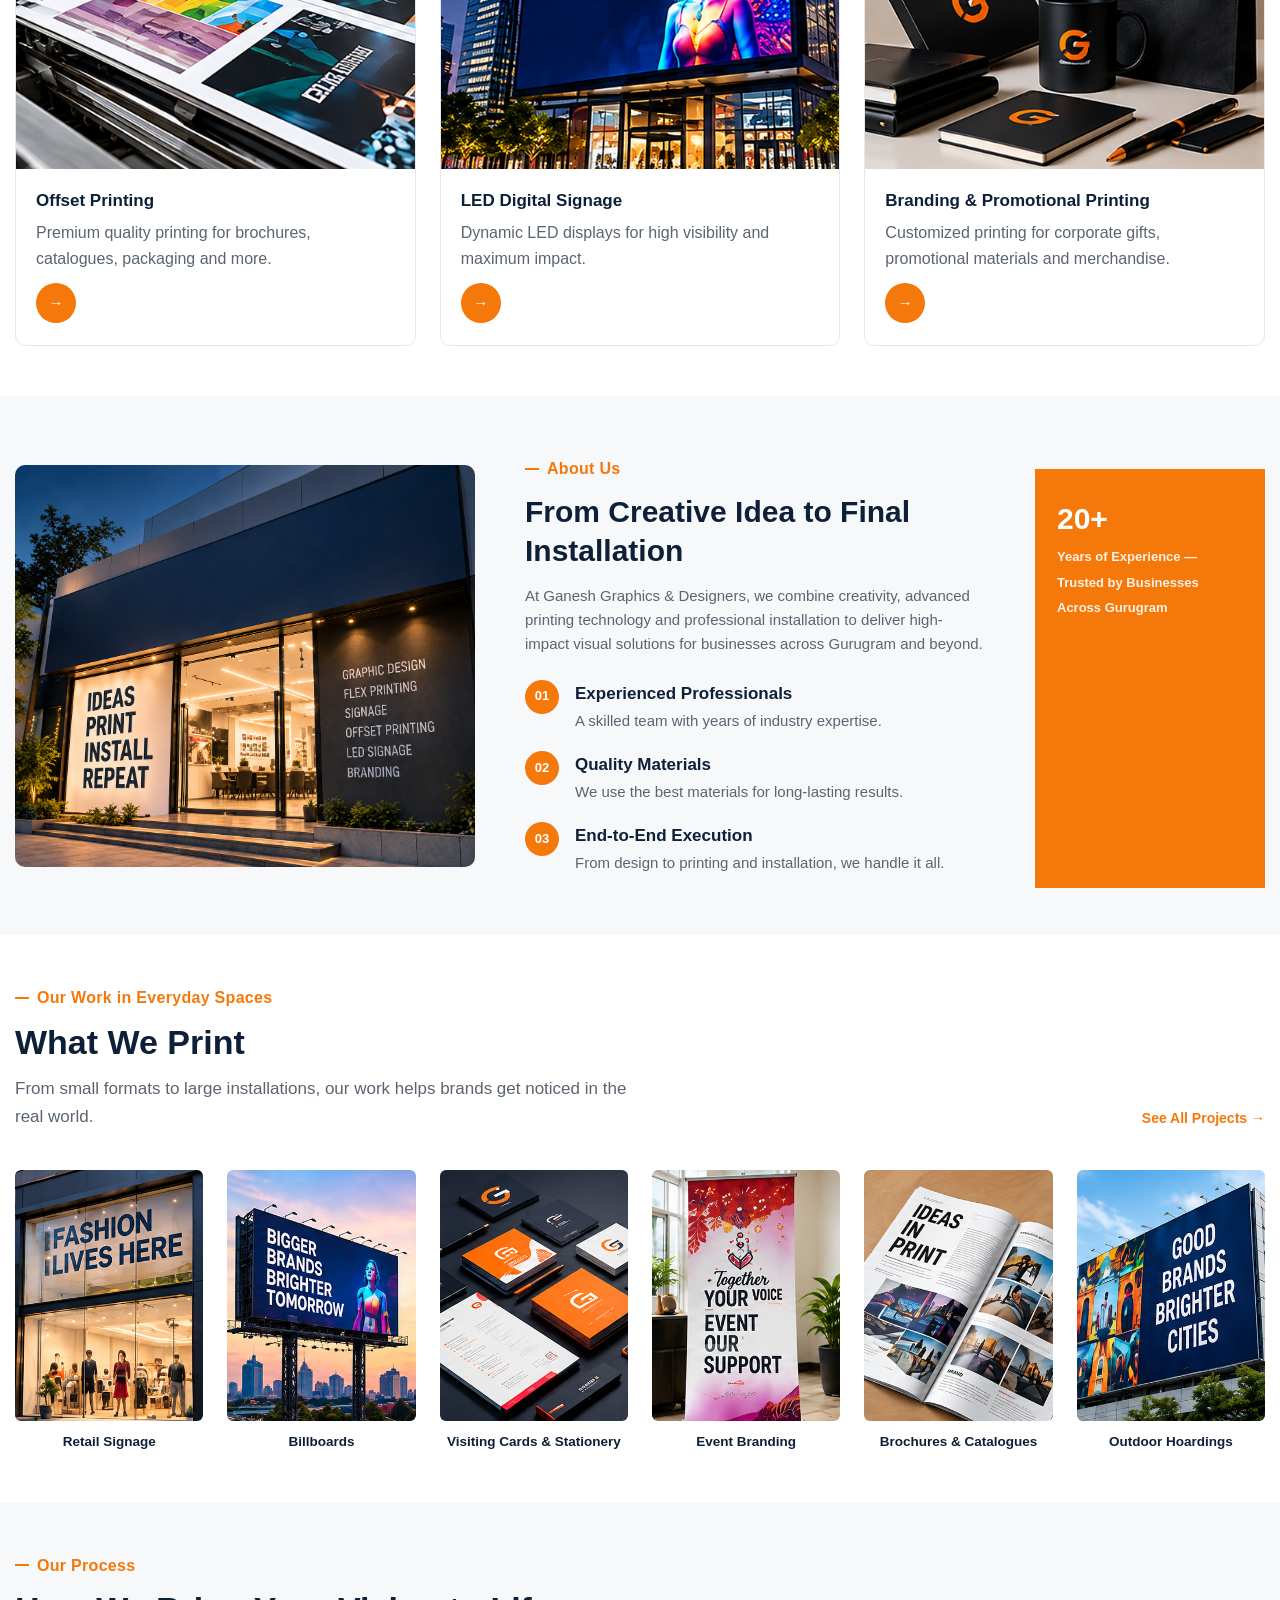
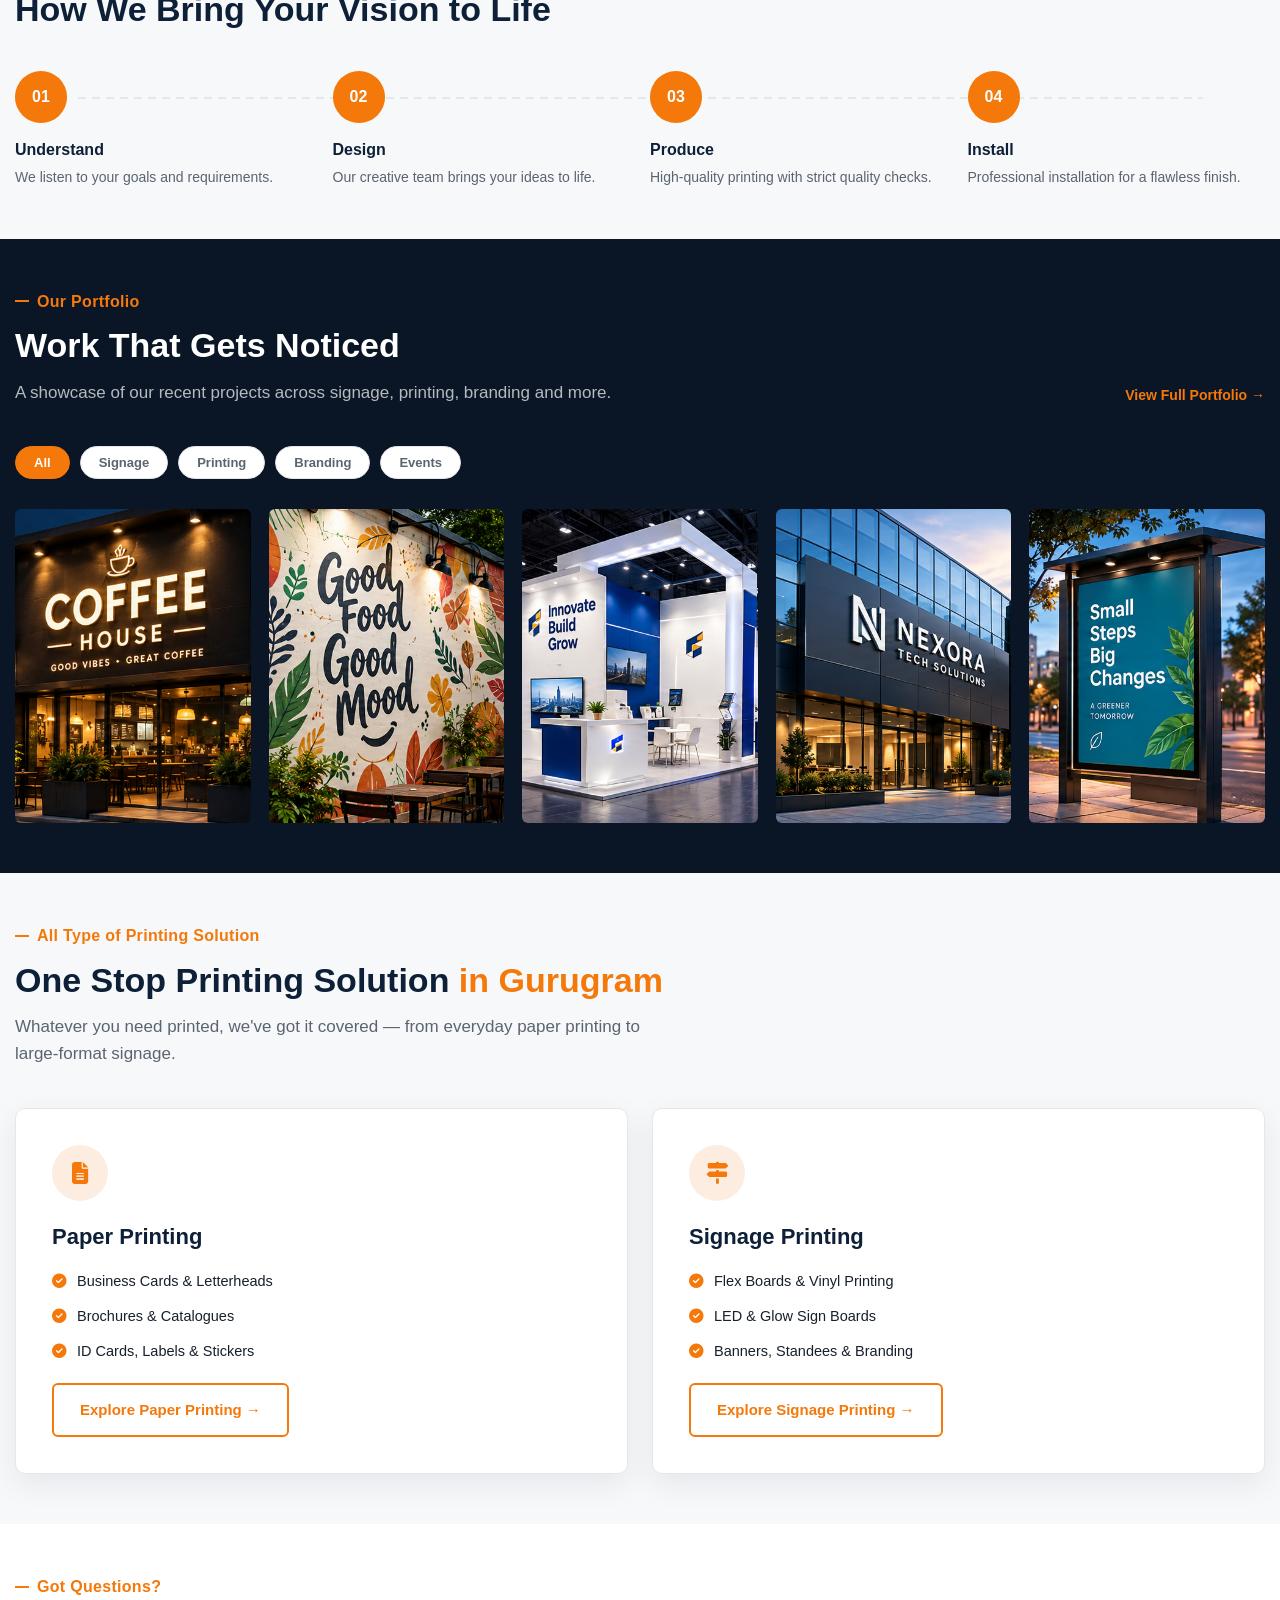
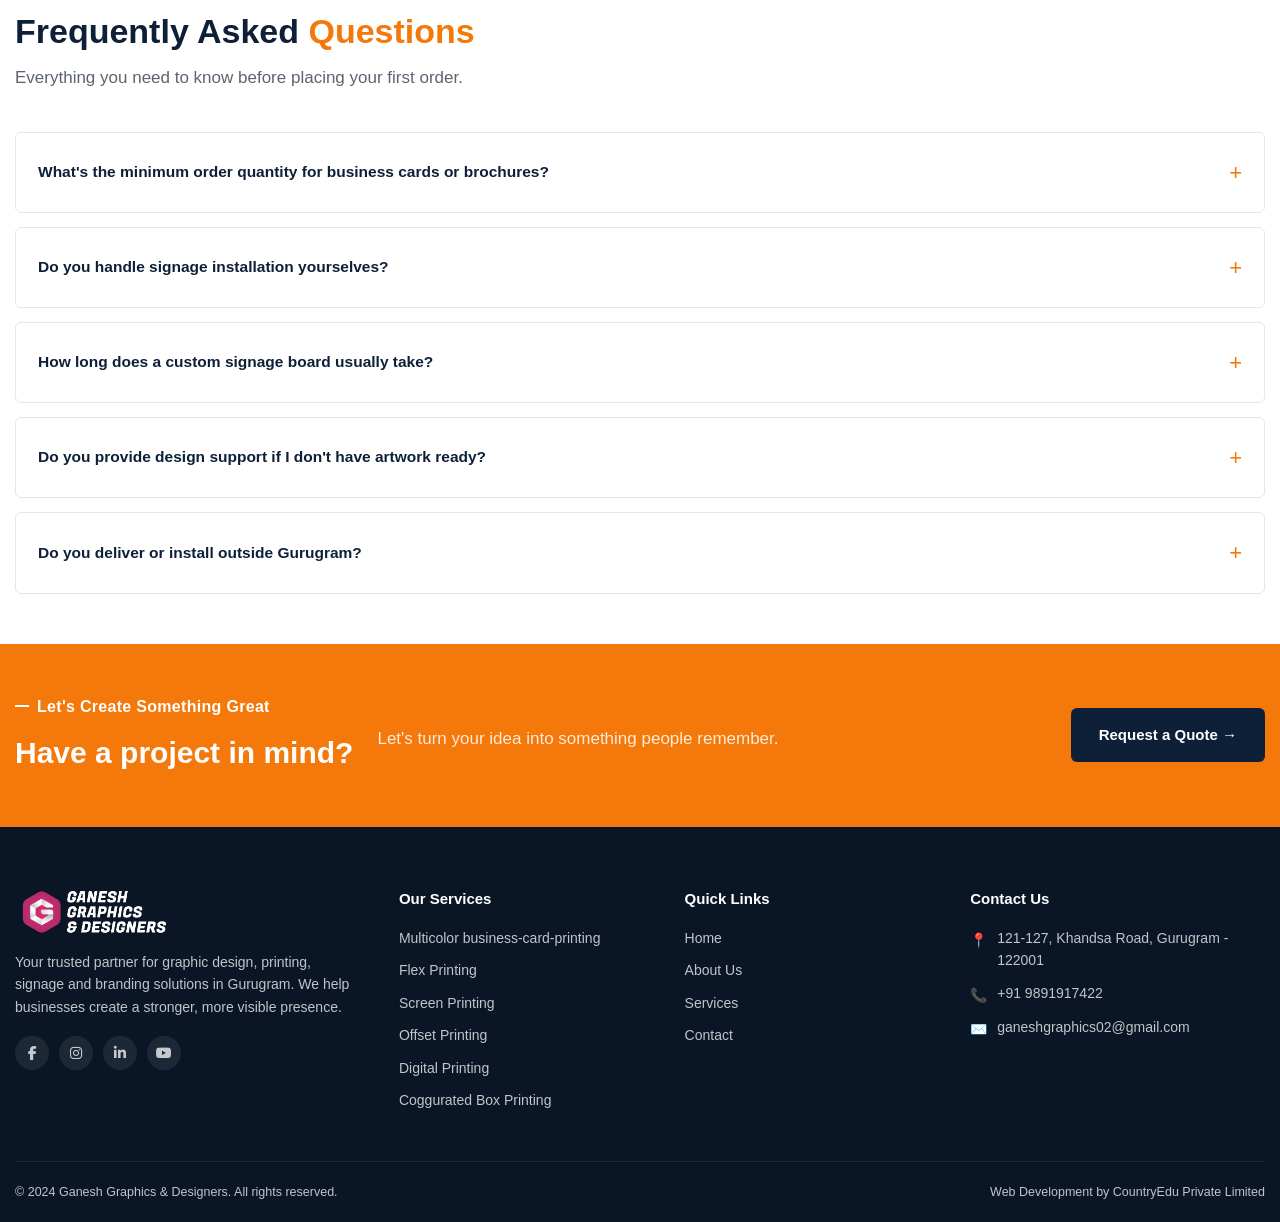
==== commit f44fe63e: "final project" ====
--- a/index.html
+++ b/index.html
@@ -19,8 +19,50 @@
     <nav class="navbar__links">
       <a href="index.html" class="active">Home</a>
       <a href="about.html">About Us</a>
-      <a href="paper-printing.html">Paper Printing</a>
-      <a href="signage-printing.html">Signage Printing</a>
+      <div class="navbar__dropdown">
+        <div class="navbar__dropdown-row">
+          <a href="paper-printing.html" id="nav-paper">Paper Printing</a>
+          <button class="navbar__dropdown-toggle" aria-expanded="false" aria-label="Toggle Paper Printing submenu">
+            <i class="fa-solid fa-chevron-down"></i>
+          </button>
+        </div>
+        <div class="navbar__dropdown-menu">
+          <a href="service.html?s=business-card-printing">Business Card Printing</a>
+          <a href="service.html?s=bill-book-printing">Bill Book Printing</a>
+          <a href="service.html?s=poster-printing">Poster Printing</a>
+          <a href="service.html?s=catalogue-printing">Catalogue Printing</a>
+          <a href="service.html?s=brochure-printing">Brochure Printing</a>
+          <a href="service.html?s=letterhead-printing">Letter Head Printing</a>
+          <a href="service.html?s=id-cards-printing">ID Cards Printing</a>
+          <a href="service.html?s=label-printing">Label Printing</a>
+          <a href="service.html?s=cut-out-stickers-printing">Cut Out Stickers Printing</a>
+          <a href="service.html?s=t-shirt-printing">T-Shirt Printing</a>
+          <a href="service.html?s=calendar-printing">Calendar Printing</a>
+          <a href="service.html?s=stationary-printing">Stationary Printing</a>
+        </div>
+      </div>
+
+      <div class="navbar__dropdown">
+        <div class="navbar__dropdown-row">
+          <a href="signage-printing.html" id="nav-signage">Signage Printing</a>
+          <button class="navbar__dropdown-toggle" aria-expanded="false" aria-label="Toggle Signage Printing submenu">
+            <i class="fa-solid fa-chevron-down"></i>
+          </button>
+        </div>
+        <div class="navbar__dropdown-menu">
+          <a href="service.html?s=flex-board-printing">Flex Board Printing</a>
+          <a href="service.html?s=venyle-printing">Vinyl Printing</a>
+          <a href="service.html?s=uni-pole-banner-printing">Uni-Pole Banner Printing</a>
+          <a href="service.html?s=sunboard-printing">Sunboard Printing</a>
+          <a href="service.html?s=one-way-vision-printing">One Way Vision Printing</a>
+          <a href="service.html?s=branding">Branding</a>
+          <a href="service.html?s=sunpack-printing">Sunpack Printing</a>
+          <a href="service.html?s=glow-sign-board">Glow Sign Board</a>
+          <a href="service.html?s=led-sign-board">LED Sign Board</a>
+          <a href="service.html?s=standee-canopy">Standee / Canopy</a>
+          <a href="service.html?s=election-promotion">Election Promotion</a>
+        </div>
+      </div>
       <a href="contact.html">Contact Us</a>
     </nav>
     <div class="navbar__actions">
@@ -286,6 +328,76 @@
         <img src="./assets/images/home-notice5.png" alt="Small Business Big Dreams">
       </div>
 
+    </div>
+  </div>
+</section>
+
+<!-- ========== ALL TYPE OF PRINTING SOLUTION ========== -->
+<section class="section section--off-white">
+  <div class="container">
+    <div class="section-head">
+      <div>
+        <span class="eyebrow">All Type of Printing Solution</span>
+        <h2 class="section-title">One Stop Printing Solution <span class="accent">in Gurugram</span></h2>
+        <p class="section-lead">Whatever you need printed, we've got it covered — from everyday paper printing to large-format signage.</p>
+      </div>
+    </div>
+    <div class="grid grid--2">
+      <div class="category-card">
+        <div class="category-card__icon"><i class="fa-solid fa-file-lines"></i></div>
+        <h3 class="category-card__title">Paper Printing</h3>
+        <ul class="check-list">
+          <li><span class="check"><i class="fa-solid fa-circle-check"></i></span> Business Cards &amp; Letterheads</li>
+          <li><span class="check"><i class="fa-solid fa-circle-check"></i></span> Brochures &amp; Catalogues</li>
+          <li><span class="check"><i class="fa-solid fa-circle-check"></i></span> ID Cards, Labels &amp; Stickers</li>
+        </ul>
+        <a href="paper-printing.html" class="btn btn-outline-orange btn--mt">Explore Paper Printing →</a>
+      </div>
+      <div class="category-card">
+        <div class="category-card__icon"><i class="fa-solid fa-signs-post"></i></div>
+        <h3 class="category-card__title">Signage Printing</h3>
+        <ul class="check-list">
+          <li><span class="check"><i class="fa-solid fa-circle-check"></i></span> Flex Boards &amp; Vinyl Printing</li>
+          <li><span class="check"><i class="fa-solid fa-circle-check"></i></span> LED &amp; Glow Sign Boards</li>
+          <li><span class="check"><i class="fa-solid fa-circle-check"></i></span> Banners, Standees &amp; Branding</li>
+        </ul>
+        <a href="signage-printing.html" class="btn btn-outline-orange btn--mt">Explore Signage Printing →</a>
+      </div>
+    </div>
+  </div>
+</section>
+
+<!-- ========== FAQ ========== -->
+<section class="section">
+  <div class="container">
+    <div class="section-head">
+      <div>
+        <span class="eyebrow">Got Questions?</span>
+        <h2 class="section-title">Frequently Asked <span class="accent">Questions</span></h2>
+        <p class="section-lead">Everything you need to know before placing your first order.</p>
+      </div>
+    </div>
+    <div class="faq-list">
+      <details class="faq-item">
+        <summary>What's the minimum order quantity for business cards or brochures?</summary>
+        <p>There's no fixed minimum — we print both small personal orders and large bulk runs for businesses, and pricing scales accordingly.</p>
+      </details>
+      <details class="faq-item">
+        <summary>Do you handle signage installation yourselves?</summary>
+        <p>Yes, our in-house team handles design, printing and installation end-to-end — we don't outsource fabrication or fitting.</p>
+      </details>
+      <details class="faq-item">
+        <summary>How long does a custom signage board usually take?</summary>
+        <p>Most standard signage boards are ready within 3-5 working days, depending on size and complexity. Rush orders can often be accommodated.</p>
+      </details>
+      <details class="faq-item">
+        <summary>Do you provide design support if I don't have artwork ready?</summary>
+        <p>Absolutely — our design team can create artwork from scratch or refine files you already have, at no extra hassle.</p>
+      </details>
+      <details class="faq-item">
+        <summary>Do you deliver or install outside Gurugram?</summary>
+        <p>Yes, we serve clients across the NCR region. Get in touch with your location and we'll confirm delivery or installation timelines.</p>
+      </details>
     </div>
   </div>
 </section>
--- a/assets/css/style.css
+++ b/assets/css/style.css
@@ -381,15 +381,15 @@
 .hero--card { background-image: url('https://picsum.photos/seed/card-hero/1600/900'); }
 
 .hero--card.hero--light::after { 
-  background: linear-gradient(100deg, rgba(244,239,230,0.92) 40%, rgba(244,239,230,0.55) 70%, rgba(244,239,230,0.2) 100%); 
+  background: linear-gradient(100deg, rgba(10,22,38,0.92) 30%, rgba(10,22,38,0.55) 55%, rgba(10,22,38,0.35) 100%);
 }
 
 .hero--card.hero--light { 
-  color: var(--text-dark); 
+  color: var(--white); 
 }
 
 .hero--card.hero--light .hero__text { 
-  color: var(--text-muted); 
+  color: rgba(255,255,255,0.85); 
 }
 
 .hero__eyebrow {
@@ -1029,6 +1029,61 @@
   transform: rotate(180deg);
 }
 
+/* ---------- Category Comparison (Home) ---------- */
+.category-card {
+  background: var(--white);
+  border: 1px solid var(--border-light);
+  border-radius: var(--radius-md);
+  padding: 36px;
+  box-shadow: var(--shadow-card);
+}
+.category-card__icon {
+  width: 56px; height: 56px;
+  border-radius: 50%;
+  background: #fdece0;
+  color: var(--orange);
+  display: flex; align-items: center; justify-content: center;
+  font-size: 22px;
+  margin-bottom: 18px;
+}
+.category-card__title { font-size: 22px; font-weight: 800; color: var(--navy); margin-bottom: 16px; }
+
+/* ---------- FAQ Accordion (Home) ---------- */
+.faq-list { display: flex; flex-direction: column; gap: 14px; }
+.faq-item {
+  background: var(--white);
+  border: 1px solid var(--border-light);
+  border-radius: var(--radius-sm);
+  padding: 4px 22px;
+}
+.faq-item summary {
+  padding: 18px 0;
+  font-weight: 700;
+  font-size: 15.5px;
+  color: var(--navy);
+  cursor: pointer;
+  list-style: none;
+  display: flex;
+  align-items: center;
+  justify-content: space-between;
+}
+.faq-item summary::-webkit-details-marker { display: none; }
+.faq-item summary::after {
+  content: "+";
+  font-size: 22px;
+  color: var(--orange);
+  font-weight: 400;
+  margin-left: 16px;
+  flex-shrink: 0;
+}
+.faq-item[open] summary::after { content: "−"; }
+.faq-item p {
+  padding-bottom: 20px;
+  font-size: 14.5px;
+  color: var(--text-muted);
+  line-height: 1.6;
+}
+
 /* =========================================================
    CONTACT PAGE
    ========================================================= */
@@ -1327,6 +1382,50 @@
   color: var(--text-muted); 
 }
 
+/* ---------- Nav dropdown (Paper Printing / Signage Printing submenus) ---------- */
+.navbar__dropdown { position: relative; }
+.navbar__dropdown-row { display: flex; align-items: center; gap: 4px; }
+.navbar__dropdown-toggle {
+  display: none;
+  background: none;
+  border: none;
+  color: inherit;
+  font-size: 11px;
+  padding: 4px;
+}
+.navbar__dropdown-toggle i { transition: transform 0.25s ease; }
+.navbar__dropdown-toggle[aria-expanded="true"] i { transform: rotate(180deg); }
+
+.navbar__dropdown-menu {
+  display: none;
+  position: absolute;
+  top: 100%;
+  left: 0;
+  background: var(--white);
+  border: 1px solid var(--border-light);
+  border-radius: var(--radius-sm);
+  box-shadow: var(--shadow-card);
+  min-width: 240px;
+  padding: 8px 0;
+  z-index: 200;
+}
+.navbar__dropdown-menu a {
+  display: block;
+  padding: 10px 18px;
+  font-size: 14px;
+  font-weight: 500;
+  color: var(--text-dark);
+  border-bottom: none;
+}
+.navbar__dropdown-menu a:hover {
+  background: var(--off-white);
+  color: var(--orange);
+}
+
+@media (min-width: 992px) {
+  .navbar__dropdown:hover .navbar__dropdown-menu { display: block; }
+}
+
 /* =========================================================
    RESPONSIVE — Bootstrap-aligned breakpoints
    ========================================================= */
@@ -1340,7 +1439,7 @@
 }
 
 @media (max-width: 991px) {
-  .grid--3, .grid--4 { 
+  .grid--2, .grid--3, .grid--4 { 
     grid-template-columns: repeat(2, 1fr); 
   }
   .grid--5, .grid--6 { 
@@ -1396,7 +1495,8 @@
   .trust-grid { 
     grid-template-columns: repeat(2, 1fr);
    }
-  .feature-bar { 
+  .feature-bar .container,
+  .feature-bar__inner-grid{ 
     flex-wrap: wrap; gap: 20px; 
   }
   .feature-bar__item { 
@@ -1408,6 +1508,20 @@
   border-bottom: 1px solid var(--border-light); 
   color: var(--navy);
 }
+  .navbar__dropdown-toggle { display: inline-flex; align-items: center; justify-content: center; width: 28px; height: 28px; }
+  .navbar__dropdown-menu {
+    display: block;
+    position: static;
+    box-shadow: none;
+    border: none;
+    padding: 0 0 0 14px;
+    min-width: 0;
+    max-height: 0;
+    overflow: hidden;
+    transition: max-height 0.3s ease;
+  }
+  .navbar__dropdown-menu.is-open { max-height: 700px; }
+  .navbar__dropdown-menu a { padding: 10px 0; border-bottom: 1px solid var(--border-light); color: var(--navy); }
 }
 
 @media (max-width: 767px) {
@@ -1415,7 +1529,7 @@
     padding: 56px 0; 
   }
 
-  .grid--3, .grid--4, .grid--5, .grid--6 {
+  .grid--2, .grid--3, .grid--4, .grid--5, .grid--6 {
     grid-template-columns: repeat(2, 1fr); 
   }
 
@@ -1512,7 +1626,7 @@
 }
 
 @media (max-width: 575px) {
-  .grid--3, .grid--4, .grid--5, .grid--6 { 
+  .grid--2, .grid--3, .grid--4, .grid--5, .grid--6 { 
     grid-template-columns: 1fr; 
   }
   .portfolio-grid, .style-grid { 
@@ -1527,3 +1641,4 @@
     text-align: center; 
   }
 }
+
